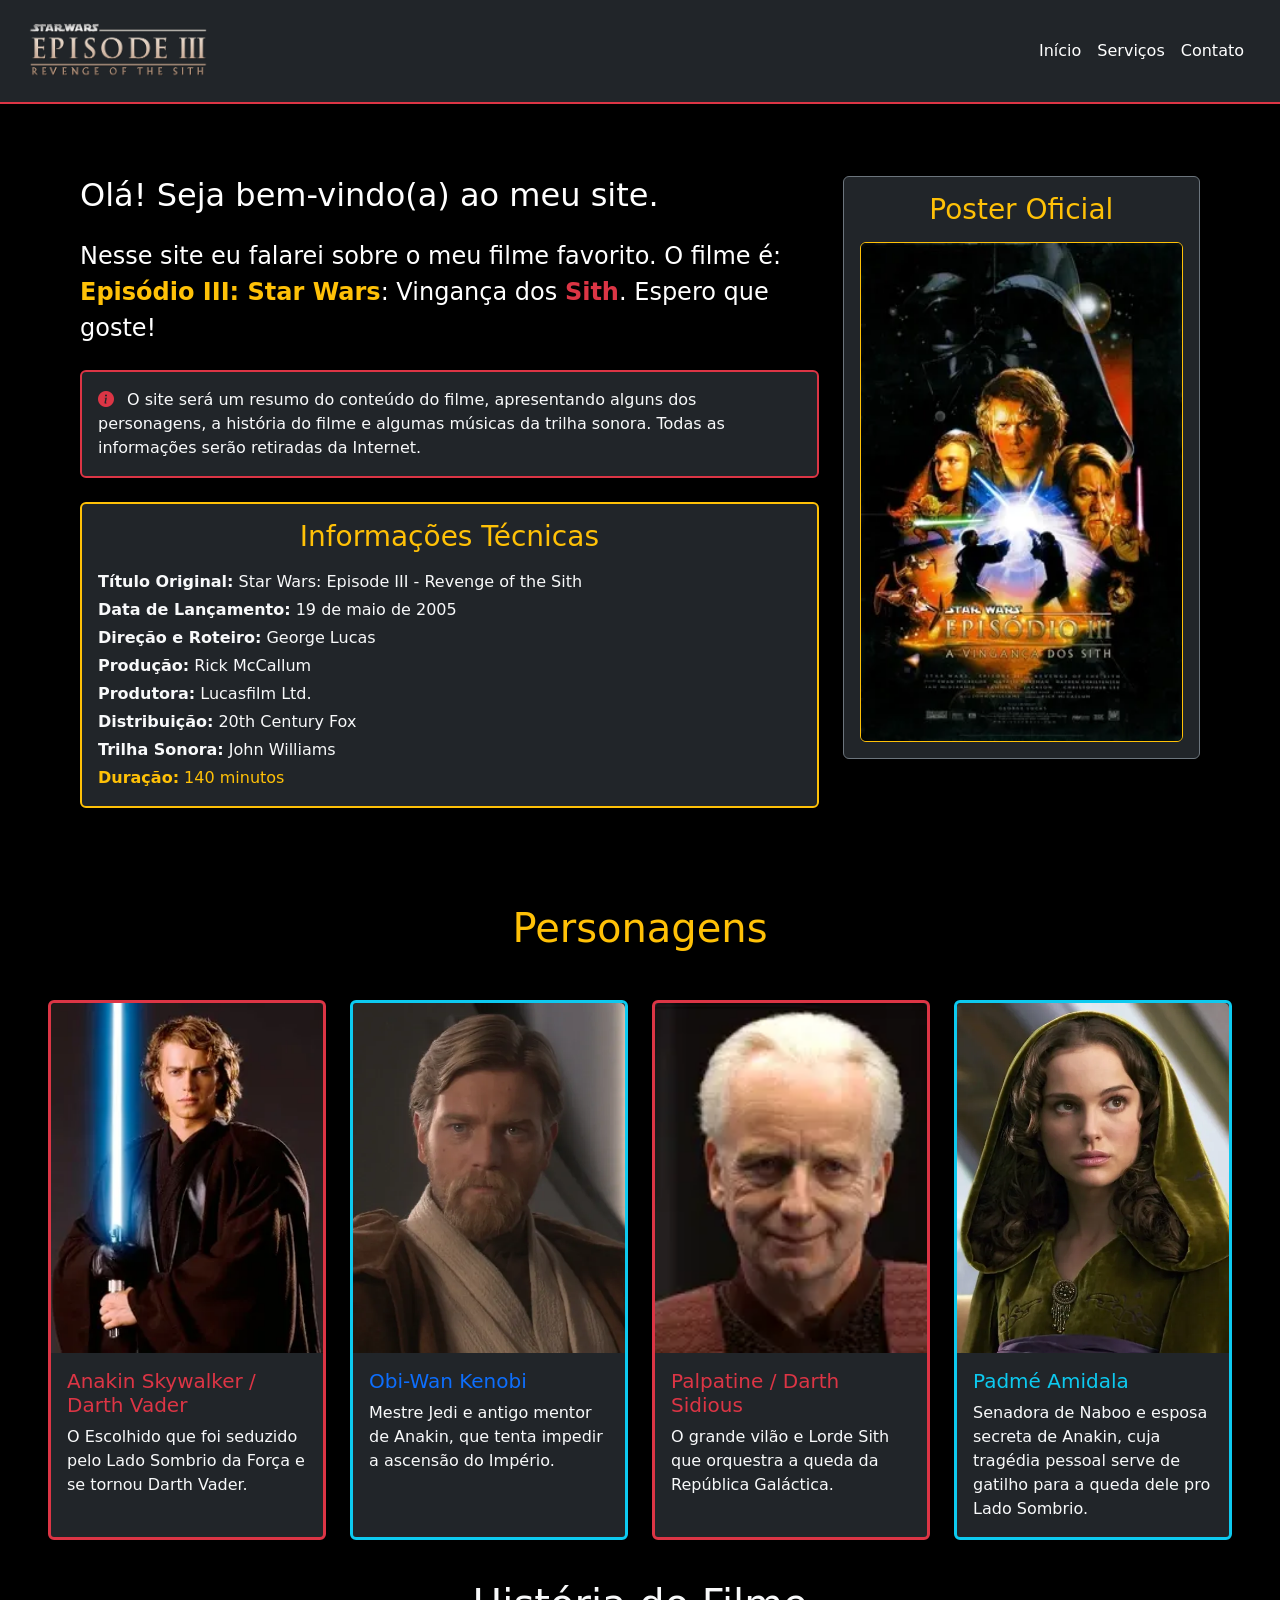
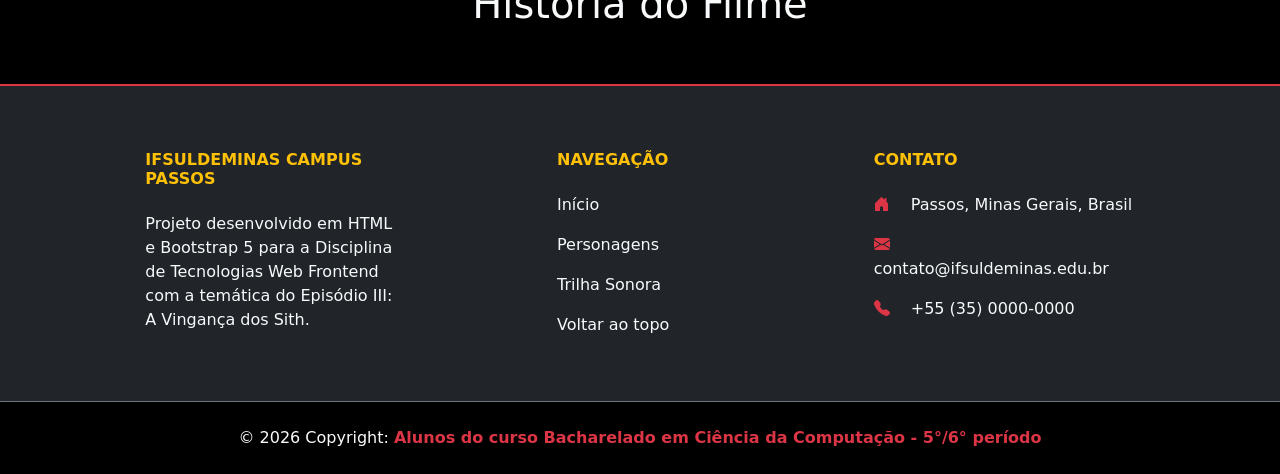
==== index.html @ acf6f88c "Personagens e formatacao de resposividade" ====
<!DOCTYPE html>
<html lang="pt-BR">

<head>
    <meta charset="UTF-8">
    <meta name="viewport" content="width=device-width, initial-scale=1.0">
    <link href="https://cdn.jsdelivr.net/npm/bootstrap@5.3.8/dist/css/bootstrap.min.css" rel="stylesheet"
        integrity="sha384-sRIl4kxILFvY47J16cr9ZwB07vP4J8+LH7qKQnuqkuIAvNWLzeN8tE5YBujZqJLB" crossorigin="anonymous">
    <link rel="stylesheet" href="https://cdn.jsdelivr.net/npm/bootstrap-icons@1.13.1/font/bootstrap-icons.min.css">
    <link rel="stylesheet" type="text/css" href="style.css">
    <title>Star Wars: Vingança dos Sith</title>
</head>

<body class="bg-black text-light">
    <header>
        <div class="row g-0">
            <div class="col-12">
                <nav class="navbar navbar-expand-md bg-dark border-bottom border-danger border-2 p-3"
                    data-bs-theme="dark">
                    <div class="container-fluid">

                        <img src="logo.png.webp" alt="Logo Star Wars" style="height: auto; width: 180px;">

                        <button class="navbar-toggler" type="button" data-bs-toggle="collapse" data-bs-target="#menu"
                            aria-controls="menu" aria-expanded="false" aria-label="Menu navegação">
                            <span class="bi bi-list text-danger fs-1"></span>
                        </button>

                        <div class="collapse navbar-collapse" id="menu">
                            <ul class="navbar-nav ms-auto flex-md-column flex-lg-row">
                                <li class="nav-item">
                                    <a class="nav-link active text-white" aria-current="page" href="#">Início</a>
                                </li>
                                <li class="nav-item">
                                    <a class="nav-link text-white" href="#">Serviços</a>
                                </li>
                                <li class="nav-item">
                                    <a class="nav-link text-white" href="#">Contato</a>
                                </li>
                            </ul>
                        </div>
                    </div>
                </nav>
            </div>
        </div>
    </header>
    <main>
        <div class="container-fluid mt-4">
            <div class="row m-2 p-3 p-md-5">

                <div class="col-12 col-md-6 col-lg-8 text-white mb-4">
                    <h2 class="text-white mb-4">Olá! Seja bem-vindo(a) ao meu site.</h2>
                    <p class="fs-4">
                        Nesse site eu falarei sobre o meu filme favorito. O filme é:
                        <strong class="text-warning">Episódio III: Star Wars</strong>:
                        Vingança dos <strong class="text-danger">Sith</strong>.
                        Espero que goste!
                    </p>

                    <div class="alert bg-dark border border-danger border-2 text-light mt-4 shadow">
                        <span class="text-danger bi bi-info-circle-fill me-2"></span>
                        O site será um resumo do conteúdo do filme, apresentando alguns dos personagens, a história do
                        filme
                        e algumas músicas da trilha sonora. Todas as informações serão retiradas da Internet.
                    </div>

                    <div class="alert bg-dark border border-warning border-2 text-light mt-4 shadow">
                        <h3 class="text-center text-warning mb-3">Informações Técnicas</h3>
                        <p class="mb-1"><strong>Título Original:</strong> Star Wars: Episode III - Revenge of the Sith
                        </p>
                        <p class="mb-1"><strong>Data de Lançamento:</strong> 19 de maio de 2005</p>
                        <p class="mb-1"><strong>Direção e Roteiro:</strong> George Lucas</p>
                        <p class="mb-1"><strong>Produção:</strong> Rick McCallum</p>
                        <p class="mb-1"><strong>Produtora:</strong> Lucasfilm Ltd.</p>
                        <p class="mb-1"><strong>Distribuição:</strong> 20th Century Fox</p>
                        <p class="mb-1"><strong>Trilha Sonora:</strong> John Williams</p>
                        <p class="mb-0 text-warning"><strong>Duração:</strong> 140 minutos</p>
                    </div>
                </div>

                <div class="col-12 col-md-6 col-lg-4">
                    <div class="bg-dark border border-secondary rounded text-center p-3 shadow-lg">
                        <h3 class="text-center text-warning mb-3">Poster Oficial</h3>
                        <img src="poster.webp" alt="Poster do Filme Star Wars: Vingança dos Sith"
                            class="img-fluid rounded border border-warning" style="height: 500px; width: auto;">
                    </div>
                </div>

            </div>
        </div>
        <div class="row g-4 px-4 px-md-5">
            <h1 class="col-12 text-center text-warning mb-4">Personagens</h1>

            <div class="col-12 col-md-6 col-lg-3">
                <div class="card bg-dark text-light border-3 border-danger h-100">

                    <div class="img-swap-container">
                        <img src="vader.webp" class="card-img-top img-padrao img-tras" alt="Darth Vader">
                        <img src="anakin.webp" class="card-img-top img-padrao img-frente" alt="Anakin Skywalker">
                    </div>

                    <div class="card-body d-flex flex-column">
                        <h5 class="card-title text-danger">Anakin Skywalker / Darth Vader</h5>
                        <p class="card-text">O Escolhido que foi seduzido pelo Lado Sombrio da Força e se tornou Darth
                            Vader.</p>
                    </div>
                </div>
            </div>

            <div class="col-12 col-md-6 col-lg-3">
                <div class="card bg-dark text-light border-3 border-info h-100">
                    <img src="obiwan.webp" class="card-img-top img-padrao" alt="Obi-Wan Kenobi">
                    <div class="card-body d-flex flex-column">
                        <h5 class="card-title text-primary">Obi-Wan Kenobi</h5>
                        <p class="card-text">Mestre Jedi e antigo mentor de Anakin, que tenta impedir a ascensão do
                            Império.</p>

                    </div>
                </div>
            </div>

            <div class="col-12 col-md-6 col-lg-3">
                <div class="card bg-dark text-light border-3 border-danger h-100">

                    <div class="img-swap-container">
                        <img src="sidious.webp" class="card-img-top img-padrao img-tras" alt="Darth Sidious">
                        <img src="palpatine.webp" class="card-img-top img-padrao img-frente" alt="Chanceler Palpatine">
                    </div>

                    <div class="card-body d-flex flex-column">
                        <h5 class="card-title text-danger">Palpatine / Darth Sidious</h5>
                        <p class="card-text">O grande vilão e Lorde Sith que orquestra a queda da República Galáctica.
                        </p>
                    </div>
                </div>
            </div>

            <div class="col-12 col-md-6 col-lg-3">
                <div class="card bg-dark text-light border-3 border-info h-100">
                    <img src="padme.webp" class="card-img-top img-padrao" alt="Padmé Amidala">
                    <div class="card-body d-flex flex-column">
                        <h5 class="card-title text-info">Padmé Amidala</h5>
                        <p class="card-text">Senadora de Naboo e esposa secreta de Anakin, cuja tragédia pessoal serve
                            de gatilho para a queda dele pro Lado Sombrio.</p>
                    </div>
                </div>
            </div>

        </div>

        <div class="row g-4 mt-3 px-4 px-md-5">
            <div class="col-12">
                <h1 class="text-center">História do Filme</h1>
            </div>

        </div>











        <footer class="text-center text-lg-start bg-black border-top border-danger border-2 mt-5">

            <section class="bg-dark text-light pt-5 pb-4">
                <div class="container text-center text-md-start">
                    <div class="row mt-3">

                        <div class="col-md-3 col-lg-4 col-xl-3 mx-auto mb-4">
                            <h6 class="text-uppercase fw-bold mb-4 text-warning">
                                IFSULDEMINAS Campus Passos
                            </h6>
                            <p class="text-light">
                                Projeto desenvolvido em HTML e Bootstrap 5 para a Disciplina de Tecnologias Web Frontend com a temática do Episódio III: A Vingança
                                dos Sith. 
                            </p>
                        </div>

                        

                        <div class="col-md-3 col-lg-2 col-xl-2 mx-auto mb-4">
                            <h6 class="text-uppercase fw-bold mb-4 text-warning">
                                Navegação
                            </h6>
                            <p>
                                <a href="#!" class="text-light text-decoration-none">Início</a>
                            </p>
                            <p>
                                <a href="#!" class="text-light text-decoration-none">Personagens</a>
                            </p>
                            <p>
                                <a href="#!" class="text-light text-decoration-none">Trilha Sonora</a>
                            </p>
                            <p>
                                <a href="#!" class="text-light text-decoration-none">Voltar ao topo</a>
                            </p>
                        </div>

                        <div class="col-md-4 col-lg-3 col-xl-3 mx-auto mb-md-0 mb-4">
                            <h6 class="text-uppercase fw-bold mb-4 text-warning">Contato</h6>
                            <p><i class="bi bi-house-door-fill text-danger me-3"></i> Passos, Minas Gerais, Brasil</p>
                            <p><i class="bi bi-envelope-fill text-danger me-3"></i> contato@ifsuldeminas.edu.br</p>
                            <p><i class="bi bi-telephone-fill text-danger me-3"></i> +55 (35) 0000-0000</p>
                        </div>
                    </div>
                </div>
            </section>

            <div class="text-center p-4 text-light bg-black border-top border-secondary">
                © 2026 Copyright:
                <span class="text-danger fw-bold">Alunos do curso Bacharelado em Ciência da Computação - 5°/6°
                    período</span>
            </div>
        </footer>
        <script src="https://cdn.jsdelivr.net/npm/bootstrap@5.3.8/dist/js/bootstrap.bundle.min.js"
            integrity="sha384-FKyoEForCGlyvwx9Hj09JcYn3nv7wiPVlz7YYwJrWVcXK/BmnVDxM+D2scQbITxI"
            crossorigin="anonymous"></script>
    </main>



</body>

</html>
---- style.css ----
.img-padrao {
    height: 350px;
    width: 100%;
    object-fit: cover;
    object-position: top;
    border-radius: calc(0.375rem - 1px) calc(0.375rem - 1px) 0 0;
}

.img-swap-container {
    position: relative;
}

.img-tras {
    position: absolute;
    top: 0;
    left: 0;
    z-index: 1;
}

.img-frente {
    position: relative;
    z-index: 2;
    transition: opacity 1s ease-in-out;
}

.img-swap-container:hover .img-frente {
    opacity: 0;
}
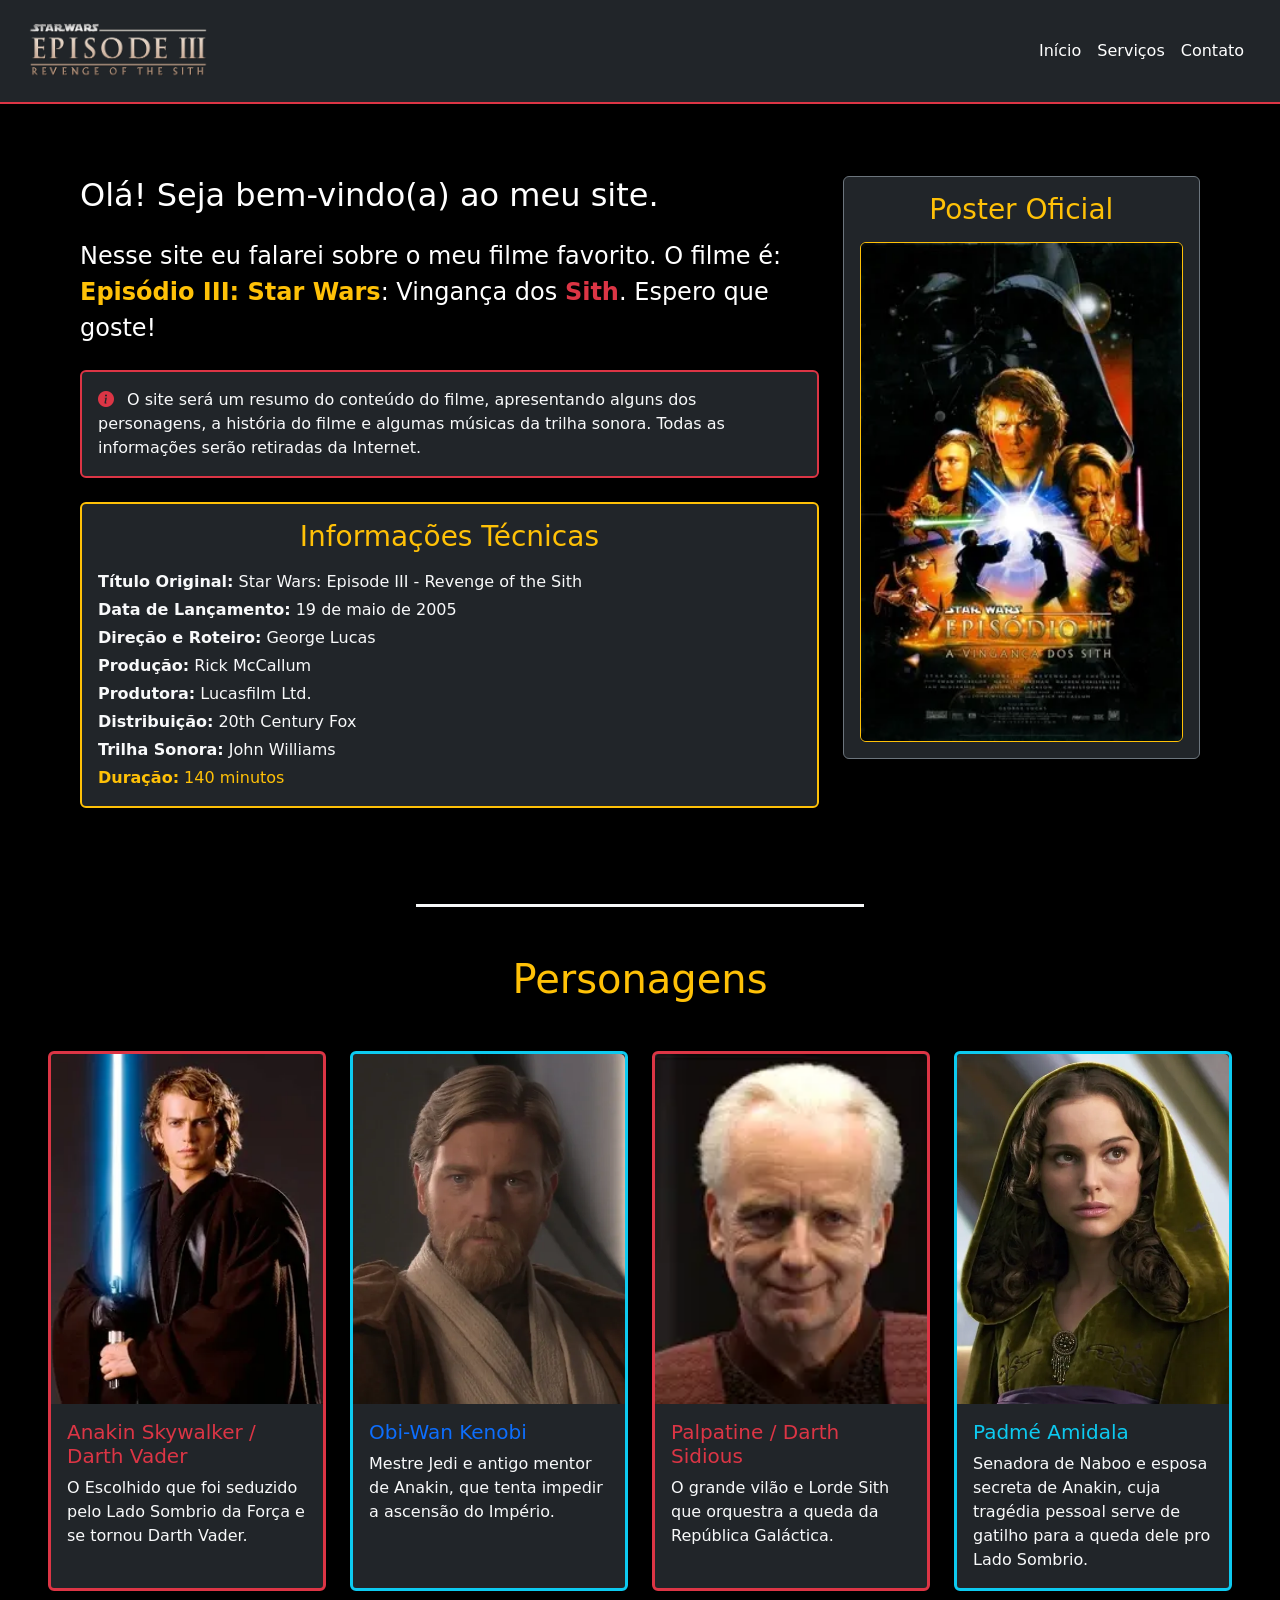
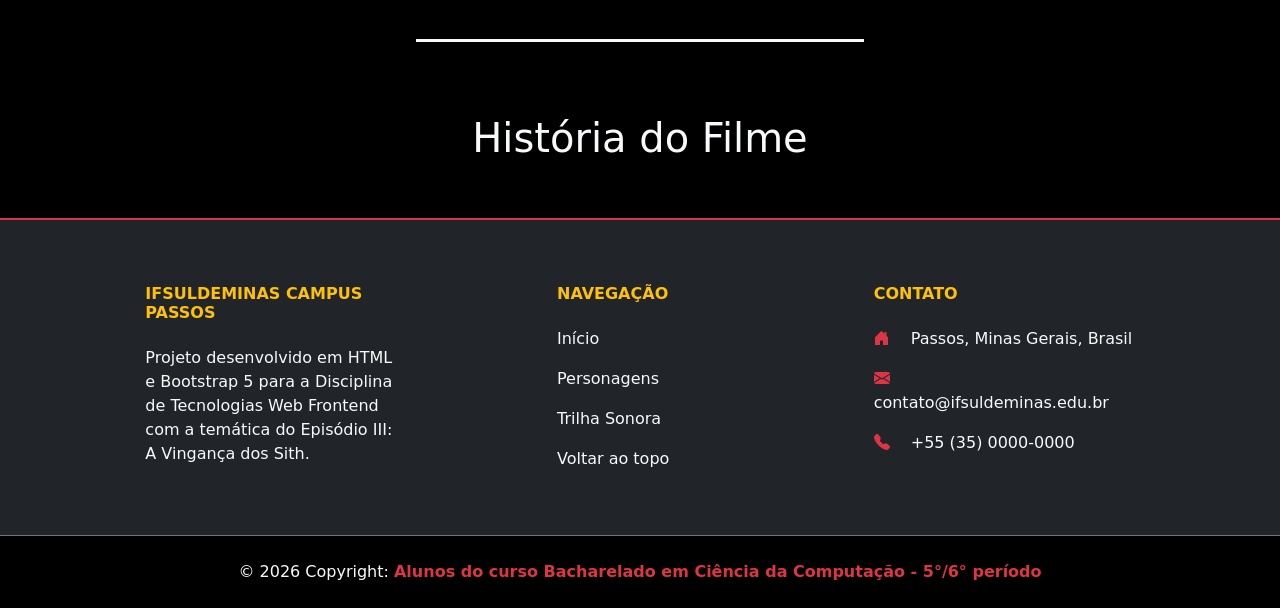
==== commit 388fe7a8: "Personagens e formatacao de resposividade" ====
--- a/index.html
+++ b/index.html
@@ -12,11 +12,10 @@
 </head>
 
 <body class="bg-black text-light">
-    <header>
+    <header class="sticky-top">
         <div class="row g-0">
             <div class="col-12">
-                <nav class="navbar navbar-expand-md bg-dark border-bottom border-danger border-2 p-3"
-                    data-bs-theme="dark">
+                <nav class="navbar navbar-expand-md bg-dark border-bottom border-danger border-2 p-3">
                     <div class="container-fluid">
 
                         <img src="logo.png.webp" alt="Logo Star Wars" style="height: auto; width: 180px;">
@@ -88,11 +87,14 @@
 
             </div>
         </div>
+
+        <hr class="border-light opacity-100 mx-auto border-3 mt-2 mb-5" style="width: 35%;">
+
         <div class="row g-4 px-4 px-md-5">
             <h1 class="col-12 text-center text-warning mb-4">Personagens</h1>
 
             <div class="col-12 col-md-6 col-lg-3">
-                <div class="card bg-dark text-light border-3 border-danger h-100">
+                <div class="card bg-dark text-light border-3 border-danger h-100 card-sith">
 
                     <div class="img-swap-container">
                         <img src="vader.webp" class="card-img-top img-padrao img-tras" alt="Darth Vader">
@@ -120,7 +122,7 @@
             </div>
 
             <div class="col-12 col-md-6 col-lg-3">
-                <div class="card bg-dark text-light border-3 border-danger h-100">
+                <div class="card bg-dark text-light border-3 border-danger h-100 ">
 
                     <div class="img-swap-container">
                         <img src="sidious.webp" class="card-img-top img-padrao img-tras" alt="Darth Sidious">
@@ -147,6 +149,8 @@
             </div>
 
         </div>
+
+        <hr class="border-light opacity-100 mx-auto border-3 my-5" style="width: 35%;">
 
         <div class="row g-4 mt-3 px-4 px-md-5">
             <div class="col-12">
@@ -176,12 +180,13 @@
                                 IFSULDEMINAS Campus Passos
                             </h6>
                             <p class="text-light">
-                                Projeto desenvolvido em HTML e Bootstrap 5 para a Disciplina de Tecnologias Web Frontend com a temática do Episódio III: A Vingança
-                                dos Sith. 
-                            </p>
-                        </div>
-
-                        
+                                Projeto desenvolvido em HTML e Bootstrap 5 para a Disciplina de Tecnologias Web Frontend
+                                com a temática do Episódio III: A Vingança
+                                dos Sith.
+                            </p>
+                        </div>
+
+
 
                         <div class="col-md-3 col-lg-2 col-xl-2 mx-auto mb-4">
                             <h6 class="text-uppercase fw-bold mb-4 text-warning">
--- a/style.css
+++ b/style.css
@@ -25,4 +25,13 @@
 
 .img-swap-container:hover .img-frente {
     opacity: 0;
+}
+
+.card-sith {
+    transition: border-color 0.3s ease, box-shadow 0.3s ease; 
+}
+
+.card-sith:hover {
+    border-color: #ffc107 !important; 
+    box-shadow: 0 0 20px rgba(255, 193, 7, 0.7); 
 }
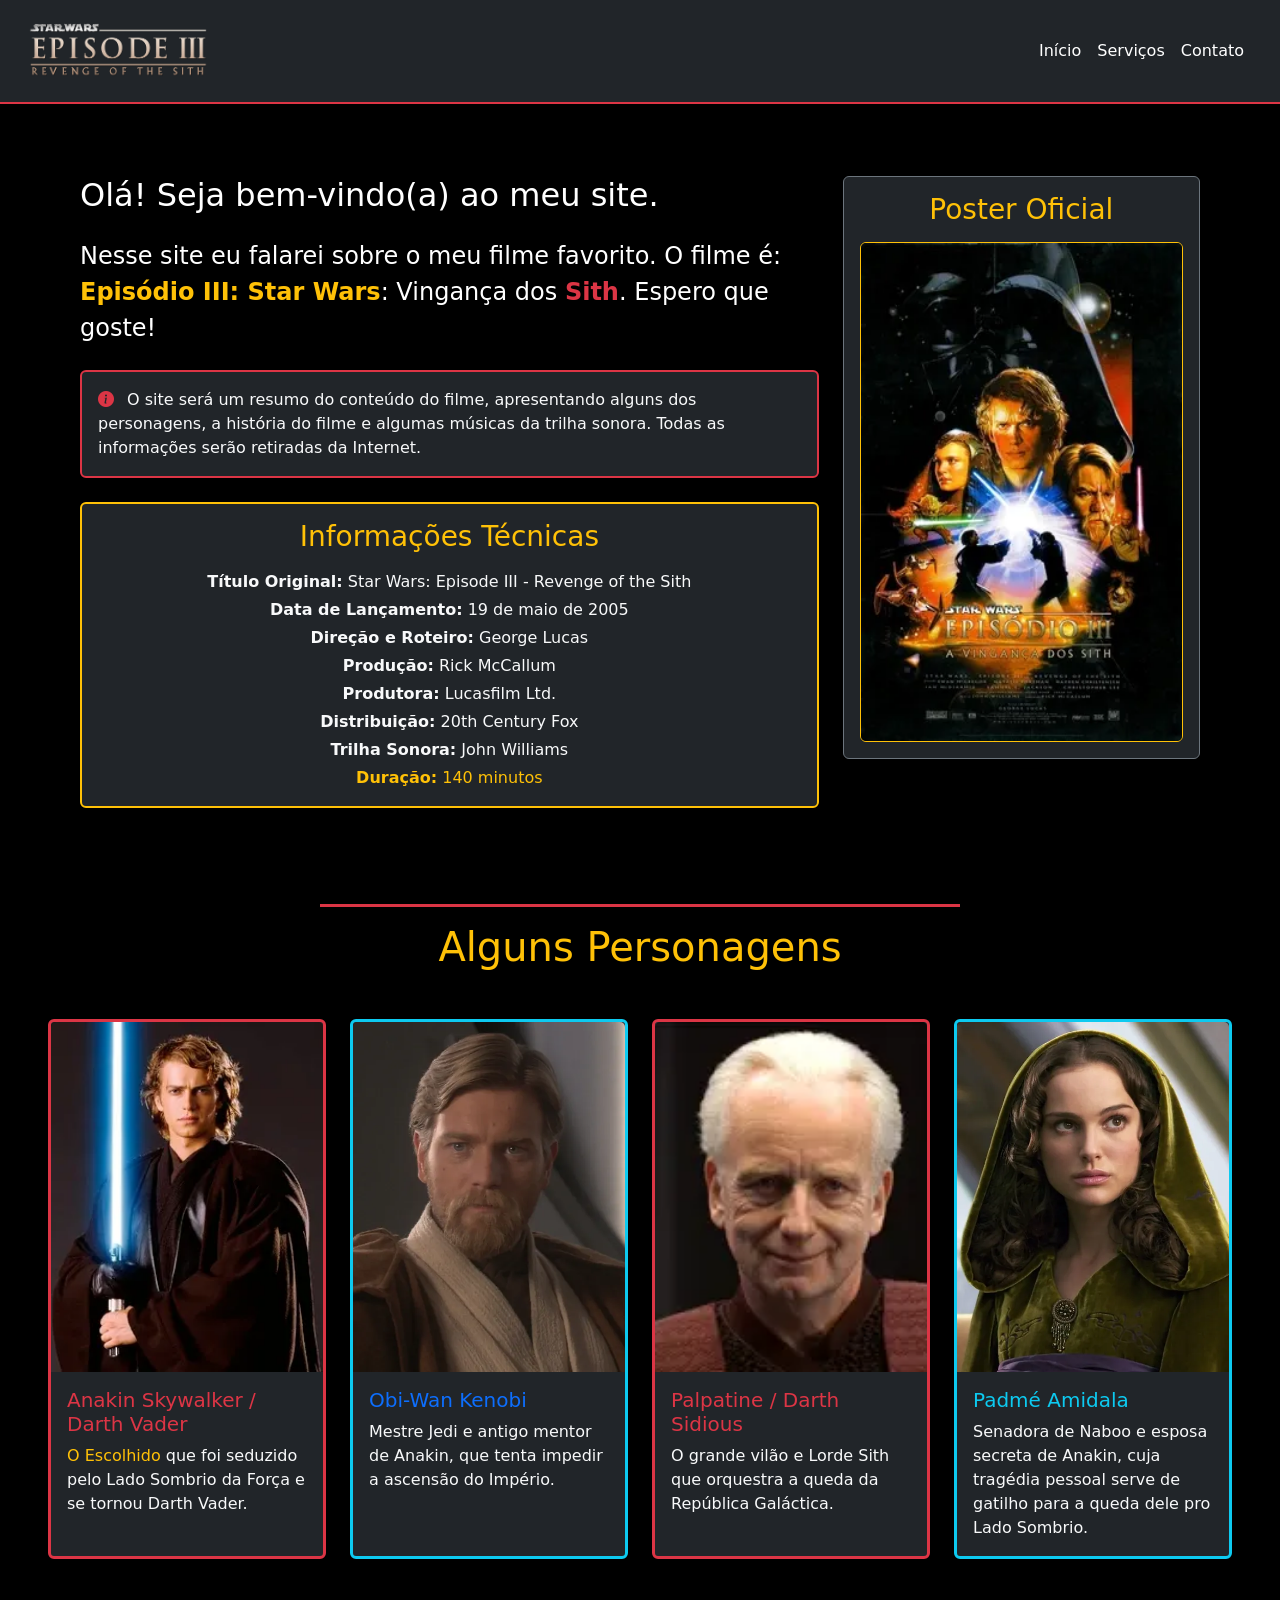
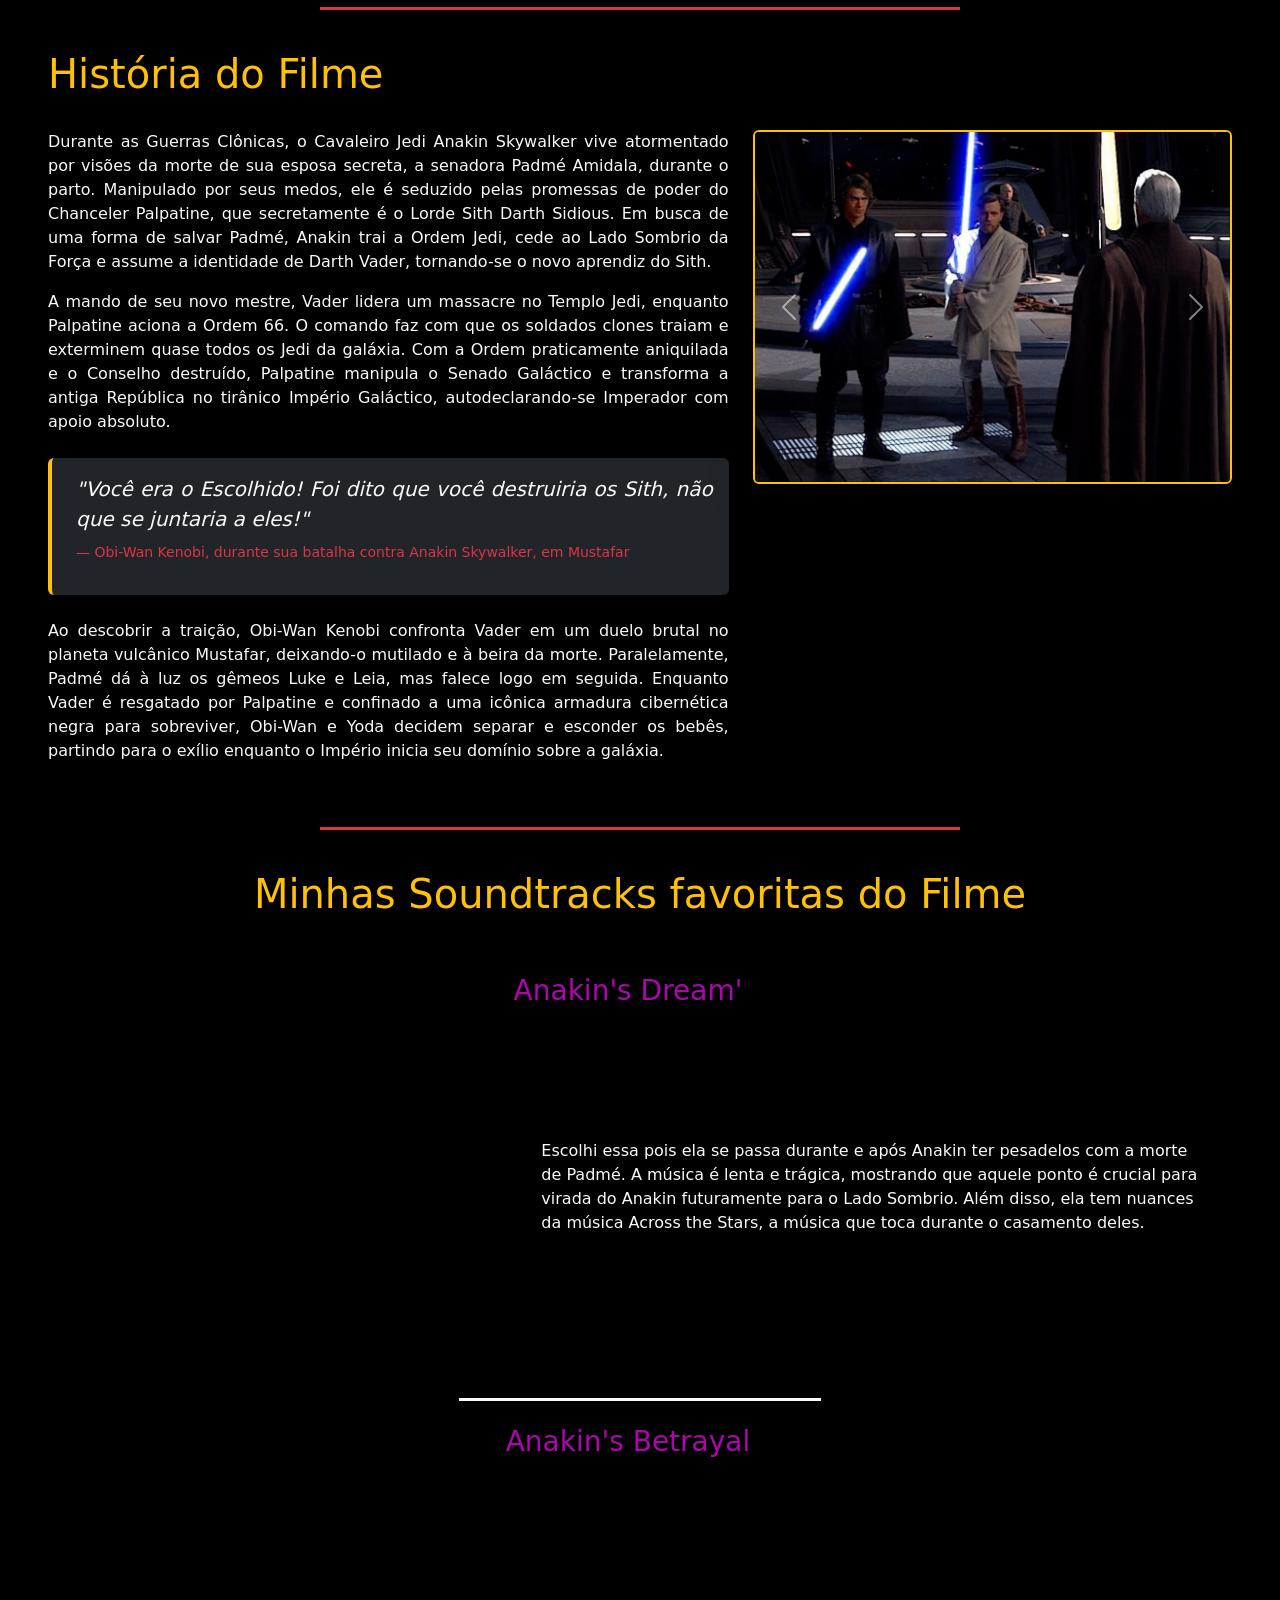
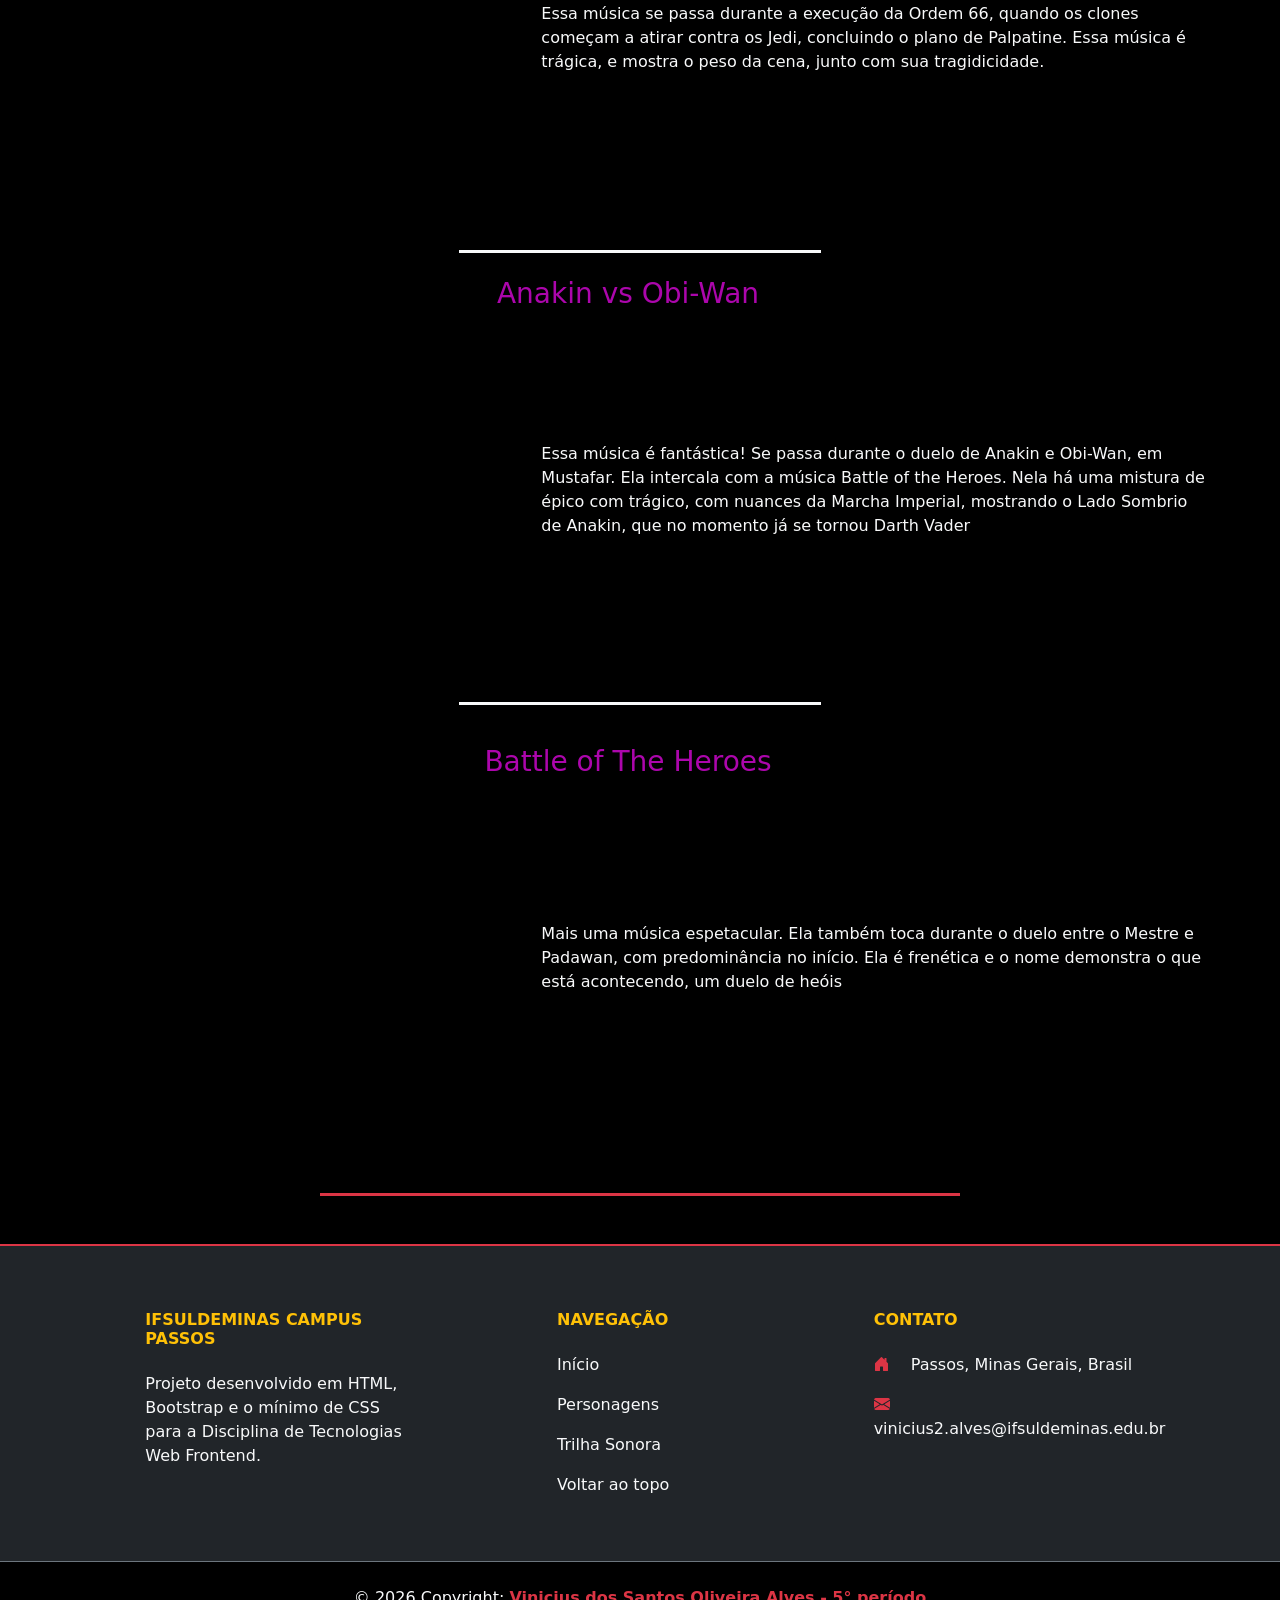
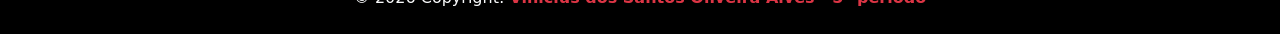
==== commit dce0f14e: "Seção Historia e soundtrack feitas" ====
--- a/index.html
+++ b/index.html
@@ -7,7 +7,7 @@
     <link href="https://cdn.jsdelivr.net/npm/bootstrap@5.3.8/dist/css/bootstrap.min.css" rel="stylesheet"
         integrity="sha384-sRIl4kxILFvY47J16cr9ZwB07vP4J8+LH7qKQnuqkuIAvNWLzeN8tE5YBujZqJLB" crossorigin="anonymous">
     <link rel="stylesheet" href="https://cdn.jsdelivr.net/npm/bootstrap-icons@1.13.1/font/bootstrap-icons.min.css">
-    <link rel="stylesheet" type="text/css" href="style.css">
+    <link rel="stylesheet" type="text/css" href="estilos/style.css">
     <title>Star Wars: Vingança dos Sith</title>
 </head>
 
@@ -18,7 +18,7 @@
                 <nav class="navbar navbar-expand-md bg-dark border-bottom border-danger border-2 p-3">
                     <div class="container-fluid">
 
-                        <img src="logo.png.webp" alt="Logo Star Wars" style="height: auto; width: 180px;">
+                        <img src="imagens/logo.png.webp" alt="Logo Star Wars" style="height: auto; width: 180px;">
 
                         <button class="navbar-toggler" type="button" data-bs-toggle="collapse" data-bs-target="#menu"
                             aria-controls="menu" aria-expanded="false" aria-label="Menu navegação">
@@ -64,54 +64,61 @@
                     </div>
 
                     <div class="alert bg-dark border border-warning border-2 text-light mt-4 shadow">
-                        <h3 class="text-center text-warning mb-3">Informações Técnicas</h3>
-                        <p class="mb-1"><strong>Título Original:</strong> Star Wars: Episode III - Revenge of the Sith
-                        </p>
-                        <p class="mb-1"><strong>Data de Lançamento:</strong> 19 de maio de 2005</p>
-                        <p class="mb-1"><strong>Direção e Roteiro:</strong> George Lucas</p>
-                        <p class="mb-1"><strong>Produção:</strong> Rick McCallum</p>
-                        <p class="mb-1"><strong>Produtora:</strong> Lucasfilm Ltd.</p>
-                        <p class="mb-1"><strong>Distribuição:</strong> 20th Century Fox</p>
-                        <p class="mb-1"><strong>Trilha Sonora:</strong> John Williams</p>
-                        <p class="mb-0 text-warning"><strong>Duração:</strong> 140 minutos</p>
-                    </div>
+                        <div class="text-center">
+                            <h3 class="text-center text-warning mb-3">Informações Técnicas</h3>
+                            <p class="mb-1"><strong>Título Original:</strong> Star Wars: Episode III - Revenge of the
+                                Sith
+                            </p>
+                            <p class="mb-1"><strong>Data de Lançamento:</strong> 19 de maio de 2005</p>
+                            <p class="mb-1"><strong>Direção e Roteiro:</strong> George Lucas</p>
+                            <p class="mb-1"><strong>Produção:</strong> Rick McCallum</p>
+                            <p class="mb-1"><strong>Produtora:</strong> Lucasfilm Ltd.</p>
+                            <p class="mb-1"><strong>Distribuição:</strong> 20th Century Fox</p>
+                            <p class="mb-1"><strong>Trilha Sonora:</strong> John Williams</p>
+                            <p class="mb-0 text-warning"><strong>Duração:</strong> 140 minutos</p>
+                        </div>
+                    </div>
+
                 </div>
 
                 <div class="col-12 col-md-6 col-lg-4">
-                    <div class="bg-dark border border-secondary rounded text-center p-3 shadow-lg">
+                    <div class="bg-dark border border-secondary rounded text-center p-3 shadow-lg card-sith">
                         <h3 class="text-center text-warning mb-3">Poster Oficial</h3>
-                        <img src="poster.webp" alt="Poster do Filme Star Wars: Vingança dos Sith"
+                        <img src="imagens/poster.webp" alt="Poster do Filme Star Wars: Vingança dos Sith"
                             class="img-fluid rounded border border-warning" style="height: 500px; width: auto;">
                     </div>
                 </div>
 
-            </div>
-        </div>
-
-        <hr class="border-light opacity-100 mx-auto border-3 mt-2 mb-5" style="width: 35%;">
+
+            </div>
+        </div>
+
+        <hr class="border-danger opacity-100 mx-auto border-3 mt-2" style="width: 50%;">
 
         <div class="row g-4 px-4 px-md-5">
-            <h1 class="col-12 text-center text-warning mb-4">Personagens</h1>
+            <h1 class="col-12 text-center text-warning mb-4">Alguns Personagens</h1>
 
             <div class="col-12 col-md-6 col-lg-3">
                 <div class="card bg-dark text-light border-3 border-danger h-100 card-sith">
 
                     <div class="img-swap-container">
-                        <img src="vader.webp" class="card-img-top img-padrao img-tras" alt="Darth Vader">
-                        <img src="anakin.webp" class="card-img-top img-padrao img-frente" alt="Anakin Skywalker">
+                        <img src="imagens/vader.webp" class="card-img-top img-padrao img-tras" alt="Darth Vader">
+                        <img src="imagens/anakin.webp" class="card-img-top img-padrao img-frente"
+                            alt="Anakin Skywalker">
                     </div>
 
                     <div class="card-body d-flex flex-column">
                         <h5 class="card-title text-danger">Anakin Skywalker / Darth Vader</h5>
-                        <p class="card-text">O Escolhido que foi seduzido pelo Lado Sombrio da Força e se tornou Darth
+                        <p class="card-text"><span class="text-warning">O Escolhido</span> que foi seduzido pelo Lado
+                            Sombrio da Força e se tornou Darth
                             Vader.</p>
                     </div>
                 </div>
             </div>
 
             <div class="col-12 col-md-6 col-lg-3">
-                <div class="card bg-dark text-light border-3 border-info h-100">
-                    <img src="obiwan.webp" class="card-img-top img-padrao" alt="Obi-Wan Kenobi">
+                <div class="card bg-dark text-light border-3 border-info h-100 card-sith">
+                    <img src="imagens/obiwan.webp" class="card-img-top img-padrao" alt="Obi-Wan Kenobi">
                     <div class="card-body d-flex flex-column">
                         <h5 class="card-title text-primary">Obi-Wan Kenobi</h5>
                         <p class="card-text">Mestre Jedi e antigo mentor de Anakin, que tenta impedir a ascensão do
@@ -122,11 +129,12 @@
             </div>
 
             <div class="col-12 col-md-6 col-lg-3">
-                <div class="card bg-dark text-light border-3 border-danger h-100 ">
+                <div class="card bg-dark text-light border-3 border-danger h-100 card-sith">
 
                     <div class="img-swap-container">
-                        <img src="sidious.webp" class="card-img-top img-padrao img-tras" alt="Darth Sidious">
-                        <img src="palpatine.webp" class="card-img-top img-padrao img-frente" alt="Chanceler Palpatine">
+                        <img src="imagens/sidious.webp" class="card-img-top img-padrao img-tras" alt="Darth Sidious">
+                        <img src="imagens/palpatine.webp" class="card-img-top img-padrao img-frente"
+                            alt="Chanceler Palpatine">
                     </div>
 
                     <div class="card-body d-flex flex-column">
@@ -138,8 +146,8 @@
             </div>
 
             <div class="col-12 col-md-6 col-lg-3">
-                <div class="card bg-dark text-light border-3 border-info h-100">
-                    <img src="padme.webp" class="card-img-top img-padrao" alt="Padmé Amidala">
+                <div class="card bg-dark text-light border-3 border-info h-100 card-sith">
+                    <img src="imagens/padme.webp" class="card-img-top img-padrao" alt="Padmé Amidala">
                     <div class="card-body d-flex flex-column">
                         <h5 class="card-title text-info">Padmé Amidala</h5>
                         <p class="card-text">Senadora de Naboo e esposa secreta de Anakin, cuja tragédia pessoal serve
@@ -150,85 +158,254 @@
 
         </div>
 
-        <hr class="border-light opacity-100 mx-auto border-3 my-5" style="width: 35%;">
+        <hr class="border-danger opacity-100 mx-auto border-3 mt-5 mb-3" style="width: 50%;">
 
         <div class="row g-4 mt-3 px-4 px-md-5">
             <div class="col-12">
-                <h1 class="text-center">História do Filme</h1>
-            </div>
-
-        </div>
-
-
-
-
-
-
-
-
-
-
-
-        <footer class="text-center text-lg-start bg-black border-top border-danger border-2 mt-5">
-
-            <section class="bg-dark text-light pt-5 pb-4">
-                <div class="container text-center text-md-start">
-                    <div class="row mt-3">
-
-                        <div class="col-md-3 col-lg-4 col-xl-3 mx-auto mb-4">
-                            <h6 class="text-uppercase fw-bold mb-4 text-warning">
-                                IFSULDEMINAS Campus Passos
-                            </h6>
-                            <p class="text-light">
-                                Projeto desenvolvido em HTML e Bootstrap 5 para a Disciplina de Tecnologias Web Frontend
-                                com a temática do Episódio III: A Vingança
-                                dos Sith.
-                            </p>
-                        </div>
-
-
-
-                        <div class="col-md-3 col-lg-2 col-xl-2 mx-auto mb-4">
-                            <h6 class="text-uppercase fw-bold mb-4 text-warning">
-                                Navegação
-                            </h6>
-                            <p>
-                                <a href="#!" class="text-light text-decoration-none">Início</a>
-                            </p>
-                            <p>
-                                <a href="#!" class="text-light text-decoration-none">Personagens</a>
-                            </p>
-                            <p>
-                                <a href="#!" class="text-light text-decoration-none">Trilha Sonora</a>
-                            </p>
-                            <p>
-                                <a href="#!" class="text-light text-decoration-none">Voltar ao topo</a>
-                            </p>
-                        </div>
-
-                        <div class="col-md-4 col-lg-3 col-xl-3 mx-auto mb-md-0 mb-4">
-                            <h6 class="text-uppercase fw-bold mb-4 text-warning">Contato</h6>
-                            <p><i class="bi bi-house-door-fill text-danger me-3"></i> Passos, Minas Gerais, Brasil</p>
-                            <p><i class="bi bi-envelope-fill text-danger me-3"></i> contato@ifsuldeminas.edu.br</p>
-                            <p><i class="bi bi-telephone-fill text-danger me-3"></i> +55 (35) 0000-0000</p>
-                        </div>
-                    </div>
-                </div>
-            </section>
-
-            <div class="text-center p-4 text-light bg-black border-top border-secondary">
-                © 2026 Copyright:
-                <span class="text-danger fw-bold">Alunos do curso Bacharelado em Ciência da Computação - 5°/6°
-                    período</span>
-            </div>
-        </footer>
-        <script src="https://cdn.jsdelivr.net/npm/bootstrap@5.3.8/dist/js/bootstrap.bundle.min.js"
-            integrity="sha384-FKyoEForCGlyvwx9Hj09JcYn3nv7wiPVlz7YYwJrWVcXK/BmnVDxM+D2scQbITxI"
-            crossorigin="anonymous"></script>
+                <h1 class="text-warning">História do Filme</h1>
+            </div>
+
+            <div class="col-12 col-lg-7 text-light" style="text-align: justify;">
+                <p>
+                    Durante as Guerras Clônicas, o Cavaleiro Jedi Anakin Skywalker vive atormentado por visões da morte
+                    de sua esposa secreta, a senadora Padmé Amidala, durante o parto. Manipulado por seus medos, ele é
+                    seduzido pelas promessas de poder do Chanceler Palpatine, que secretamente é o Lorde Sith Darth
+                    Sidious. Em busca de uma forma de salvar Padmé, Anakin trai a Ordem Jedi, cede ao Lado Sombrio da
+                    Força e assume a identidade de Darth Vader, tornando-se o novo aprendiz do Sith.
+                </p>
+
+                <p>
+                    A mando de seu novo mestre, Vader lidera um massacre no Templo Jedi, enquanto Palpatine aciona a
+                    Ordem 66. O comando faz com que os soldados clones traiam e exterminem quase todos os Jedi da
+                    galáxia. Com a Ordem praticamente aniquilada e o Conselho destruído, Palpatine manipula o Senado
+                    Galáctico e transforma a antiga República no tirânico Império Galáctico, autodeclarando-se Imperador
+                    com apoio absoluto.
+                </p>
+
+                <blockquote class="border-start border-warning border-4 ps-4 my-4 bg-dark p-3 rounded shadow">
+                    <p class="mb-2 fst-italic fs-5">"Você era o Escolhido! Foi dito que você destruiria os Sith, não que
+                        se
+                        juntaria a eles!"</p>
+                    <footer class="blockquote-footer text-danger mt-1">Obi-Wan Kenobi, durante sua batalha contra Anakin
+                        Skywalker, em Mustafar</footer>
+                </blockquote>
+
+                <p>
+                    Ao descobrir a traição, Obi-Wan Kenobi confronta Vader em um duelo brutal no planeta vulcânico
+                    Mustafar, deixando-o mutilado e à beira da morte. Paralelamente, Padmé dá à luz os gêmeos Luke e
+                    Leia, mas falece logo em seguida. Enquanto Vader é resgatado por Palpatine e confinado a uma icônica
+                    armadura cibernética negra para sobreviver, Obi-Wan e Yoda decidem separar e esconder os bebês,
+                    partindo para o exílio enquanto o Império inicia seu domínio sobre a galáxia.
+                </p>
+            </div>
+
+            <div class="col-12 col-lg-5">
+                <div id="carouselExampleAutoplaying" class="carousel slide" data-bs-ride="carousel">
+                    <div class="carousel-inner rounded shadow-lg border border-warning border-2 overflow-hidden">
+
+                        <div class="carousel-item active">
+                            <img src="imagens/resgate.jpg" class="d-block w-100"
+                                style="height: 350px; object-fit: cover;" alt="Cena 1 - Resgate">
+                        </div>
+
+                        <div class="carousel-item">
+                            <img src="imagens/cantlivewithout.jpg" class="d-block w-100"
+                                style="height: 350px; object-fit: cover;" alt="Cena 2 - I can't live without her">
+                        </div>
+
+                        <div class="carousel-item">
+                            <img src="imagens/shallbeknownasdarthvader.jpg" class="d-block w-100"
+                                style="height: 350px; object-fit: cover;" alt="Cena 3 - Darth Vader">
+                        </div>
+
+                        <div class="carousel-item">
+                            <img src="imagens/younglings.jpg" class="d-block w-100"
+                                style="height: 350px; object-fit: cover;" alt="Cena 4 - Younglings">
+                        </div>
+
+                        <div class="carousel-item">
+                            <img src="imagens/todemocracy.jpg" class="d-block w-100"
+                                style="height: 350px; object-fit: cover;" alt="Cena 5 - To Democracy">
+                        </div>
+
+                        <div class="carousel-item">
+                            <img src="imagens/dueloftheheroes.png" class="d-block w-100"
+                                style="height: 350px; object-fit: cover;" alt="Cena 6 - Duel of the Heroes">
+                        </div>
+
+                        <div class="carousel-item">
+                            <img src="imagens/ihateyou.png" class="d-block w-100 rounded" alt="Cena 7 - I HATE YOU!"
+                                style="height: 350px; object-fit: cover;">
+                        </div>
+                        <div class="carousel-item">
+                            <img src="imagens/nooo.jpeg" class="d-block w-100" style="height: 350px; object-fit: cover;"
+                                alt="Cena 8 - Noooo">
+                        </div>
+
+                    </div>
+
+                    <button class="carousel-control-prev" type="button" data-bs-target="#carouselExampleAutoplaying"
+                        data-bs-slide="prev">
+                        <span class="carousel-control-prev-icon" aria-hidden="true"></span>
+                        <span class="visually-hidden">Previous</span>
+                    </button>
+                    <button class="carousel-control-next" type="button" data-bs-target="#carouselExampleAutoplaying"
+                        data-bs-slide="next">
+                        <span class="carousel-control-next-icon" aria-hidden="true"></span>
+                        <span class="visually-hidden">Next</span>
+                    </button>
+                </div>
+            </div>
+        </div>
+
+        <hr class="border-danger opacity-100 mx-auto border-3 mt-5 mb-3" style="width: 50%;">
+
+        <div class="row g-4 mt-3 px-4 px-md-5">
+
+            <div class="col-12">
+                <h1 class="text-center text-warning mb-5">Minhas Soundtracks favoritas do Filme</h1>
+            </div>
+
+
+
+            <div class="row align-items-center mt-2">
+                <h3 class="text-center" style="color: rgb(172, 6, 172);">Anakin's Dream'</h3>
+                <div class="col-12 col-md-5">
+                    <iframe data-testid="embed-iframe" style="border-radius:12px;"
+                        src="https://open.spotify.com/embed/track/11Tv6Yw69y3xVwNNe08R78?utm_source=generator&theme=0"
+                        width="100%" height="352" frameBorder="0" allowfullscreen=""
+                        allow="autoplay; clipboard-write; encrypted-media; fullscreen; picture-in-picture"
+                        loading="lazy"></iframe>
+                </div>
+                <div class="col-12 col-md-7">
+
+                    <p>Escolhi essa pois ela se passa durante e após Anakin ter pesadelos com a morte de Padmé. A música
+                        é lenta e trágica, mostrando que aquele ponto é crucial para virada do Anakin futuramente para o
+                        Lado Sombrio. Além disso, ela tem nuances da música Across the Stars, a música que toca durante
+                        o casamento deles.</p>
+                </div>
+            </div>
+            <hr class="border-light opacity-100 mx-auto border-3" style="width: 30%;">
+            <div class="row align-items-center mt-2">
+                <h3 class="text-center" style="color: rgb(172, 6, 172);">Anakin's Betrayal</h3>
+
+                <div class="col-12 col-md-5">
+                    <iframe data-testid="embed-iframe" style="border-radius:12px"
+                        src="https://open.spotify.com/embed/track/4sLtmtKMmA5iCIa90tWhSe?utm_source=generator&theme=0"
+                        width="100%" height="352" frameBorder="0" allowfullscreen=""
+                        allow="autoplay; clipboard-write; encrypted-media; fullscreen; picture-in-picture"
+                        loading="lazy"></iframe>
+                </div>
+
+                <div class="col-12 col-md-7">
+                    <p>Essa música se passa durante a execução da Ordem 66, quando os clones começam a atirar contra os
+                        Jedi, concluindo o plano de Palpatine. Essa música é trágica, e mostra o peso da cena, junto com
+                        sua tragidicidade.</p>
+                </div>
+
+            </div>
+
+            <hr class="border-light opacity-100 mx-auto border-3" style="width: 30%;">
+
+            <div class="row align-items-center mt-2">
+                <h3 class="text-center" style="color: rgb(172, 6, 172);">Anakin vs Obi-Wan</h3>
+                <div class="col-12 col-md-5">
+                    <iframe data-testid="embed-iframe" style="border-radius:12px"
+                        src="https://open.spotify.com/embed/track/3fzL0RuACZtv5cQ6R78Sjq?utm_source=generator&theme=0"
+                        width="100%" height="352" frameBorder="0" allowfullscreen=""
+                        allow="autoplay; clipboard-write; encrypted-media; fullscreen; picture-in-picture"
+                        loading="lazy"></iframe>
+                </div>
+                <div class="col-12 col-md-7">
+                    <p>Essa música é fantástica! Se passa durante o duelo de Anakin e Obi-Wan, em Mustafar. Ela
+                        intercala com a música Battle of the Heroes. Nela há uma mistura de épico com trágico, com
+                        nuances da Marcha Imperial, mostrando o Lado Sombrio de Anakin, que no momento já se tornou
+                        Darth Vader</p>
+                </div>
+
+
+            </div>
+
+            <hr class="border-light opacity-100 mx-auto border-3" style="width: 30%;">
+
+            <div class="row align-items-center mt-4">
+                <h3 class="text-center" style="color: rgb(172, 6, 172);">Battle of The Heroes</h3>
+                <div class="col-12 col-md-5">
+                    <iframe data-testid="embed-iframe" style="border-radius:12px"
+                        src="https://open.spotify.com/embed/track/1u3nu8fNWFua6mQjw4ReEt?utm_source=generator&theme=0"
+                        width="100%" height="352" frameBorder="0" allowfullscreen=""
+                        allow="autoplay; clipboard-write; encrypted-media; fullscreen; picture-in-picture"
+                        loading="lazy"></iframe>
+                </div>
+
+                <div class="col-12 col-md-7">
+                    <p>Mais uma música espetacular. Ela também toca durante o duelo entre o Mestre e Padawan, com
+                        predominância no início. Ela é frenética e o nome demonstra o que está acontecendo, um duelo de
+                        heóis</p>
+                </div>
+            </div>
+
+
+        </div>
+        <hr class="border-danger opacity-100 mx-auto border-3 mt-5 mb-3" style="width: 50%;">
     </main>
-
-
-
+    <footer class="text-center text-lg-start bg-black border-top border-danger border-2 mt-5">
+
+        <section class="bg-dark text-light pt-5 pb-4">
+            <div class="container text-center text-md-start">
+                <div class="row mt-3">
+
+                    <div class="col-md-3 col-lg-4 col-xl-3 mx-auto mb-4">
+                        <h6 class="text-uppercase fw-bold mb-4 text-warning">
+                            IFSULDEMINAS Campus Passos
+                        </h6>
+                        <p class="text-light">
+                            Projeto desenvolvido em HTML, Bootstrap e o mínimo de CSS para a Disciplina de
+                            Tecnologias Web Frontend.
+
+                        </p>
+                    </div>
+
+
+
+                    <div class="col-md-3 col-lg-2 col-xl-2 mx-auto mb-4">
+                        <h6 class="text-uppercase fw-bold mb-4 text-warning">
+                            Navegação
+                        </h6>
+                        <p>
+                            <a href="#!" class="text-light text-decoration-none">Início</a>
+                        </p>
+                        <p>
+                            <a href="#!" class="text-light text-decoration-none">Personagens</a>
+                        </p>
+                        <p>
+                            <a href="#!" class="text-light text-decoration-none">Trilha Sonora</a>
+                        </p>
+                        <p>
+                            <a href="#!" class="text-light text-decoration-none">Voltar ao topo</a>
+                        </p>
+                    </div>
+
+                    <div class="col-md-4 col-lg-3 col-xl-3 mx-auto mb-md-0 mb-4">
+                        <h6 class="text-uppercase fw-bold mb-4 text-warning">Contato</h6>
+                        <p><i class="bi bi-house-door-fill text-danger me-3"></i> Passos, Minas Gerais, Brasil</p>
+                        <p><i class="bi bi-envelope-fill text-danger me-3"></i> vinicius2.alves@ifsuldeminas.edu.br
+                        </p>
+                    </div>
+                </div>
+            </div>
+        </section>
+
+        <div class="text-center p-4 text-light bg-black border-top border-secondary">
+            © 2026 Copyright:
+            <span class="text-danger fw-bold">Vinicius dos Santos Oliveira Alves - 5°
+                período</span>
+        </div>
+    </footer>
+
+    <script src="https://cdn.jsdelivr.net/npm/bootstrap@5.3.8/dist/js/bootstrap.bundle.min.js"
+        integrity="sha384-FKyoEForCGlyvwx9Hj09JcYn3nv7wiPVlz7YYwJrWVcXK/BmnVDxM+D2scQbITxI"
+        crossorigin="anonymous"></script>
 </body>
 
 </html>
--- a/estilos/style.css
+++ b/estilos/style.css
@@ -0,0 +1,37 @@
+.img-padrao {
+    height: 350px;
+    width: 100%;
+    object-fit: cover;
+    object-position: top;
+    border-radius: calc(0.375rem - 1px) calc(0.375rem - 1px) 0 0;
+}
+
+.img-swap-container {
+    position: relative;
+}
+
+.img-tras {
+    position: absolute;
+    top: 0;
+    left: 0;
+    z-index: 1;
+}
+
+.img-frente {
+    position: relative;
+    z-index: 2;
+    transition: opacity 1s ease-in-out;
+}
+
+.img-swap-container:hover .img-frente {
+    opacity: 0;
+}
+
+.card-sith {
+    transition: border-color 0.3s ease, box-shadow 0.3s ease; 
+}
+
+.card-sith:hover {
+    border-color: #ffc107 !important; 
+    box-shadow: 0 0 20px rgba(255, 193, 7, 0.7); 
+}
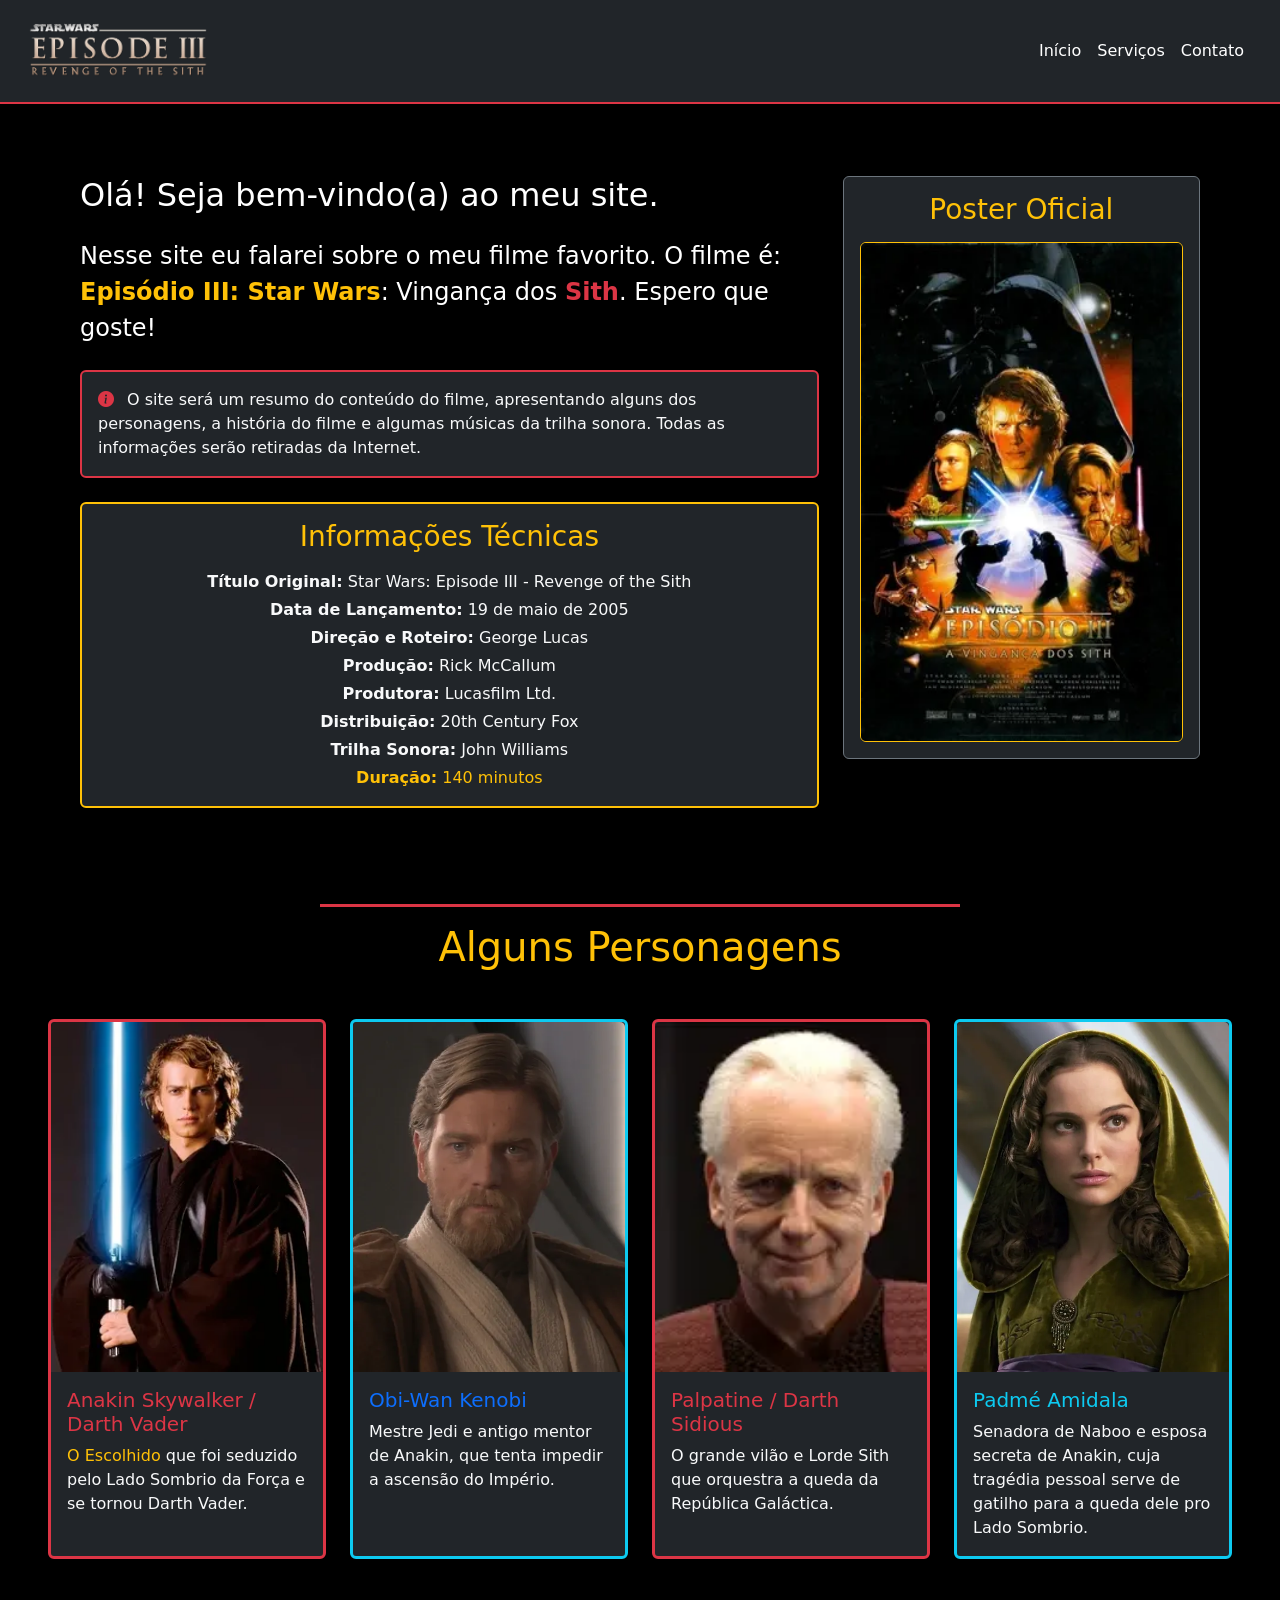
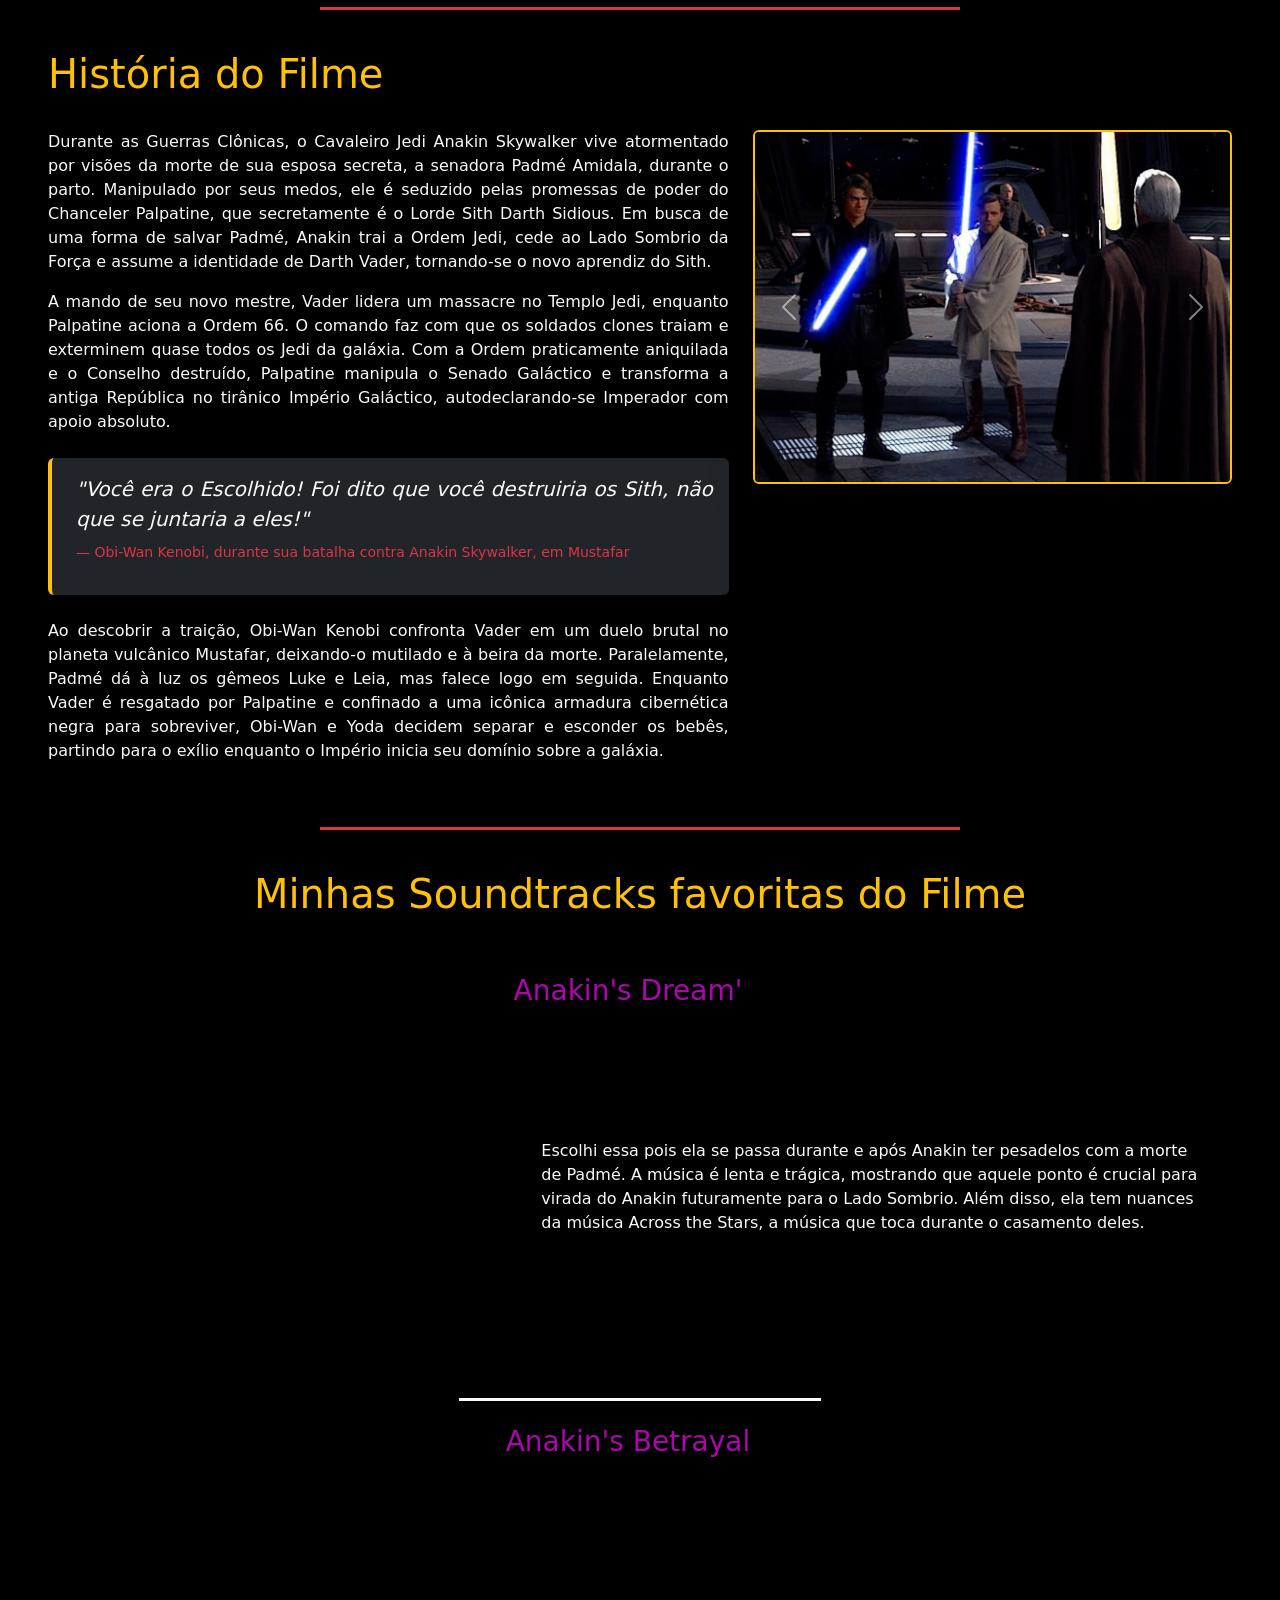
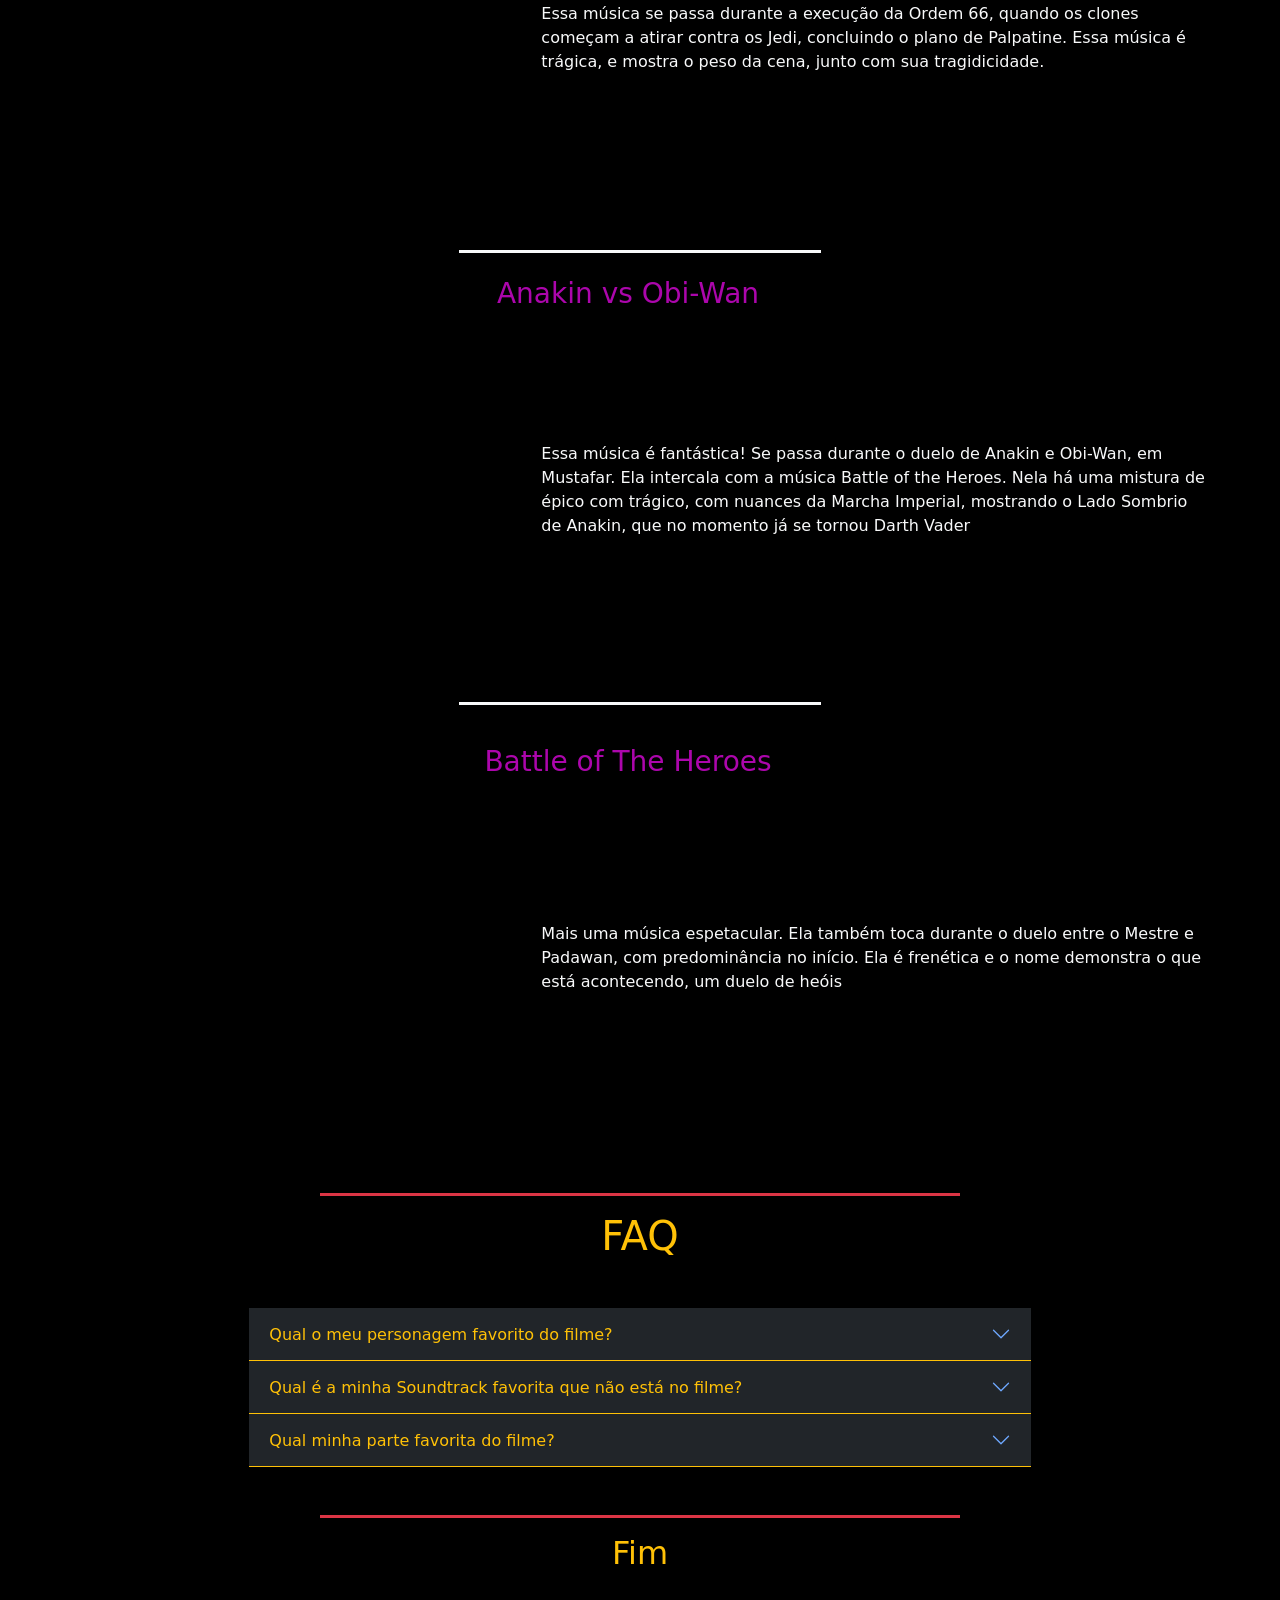
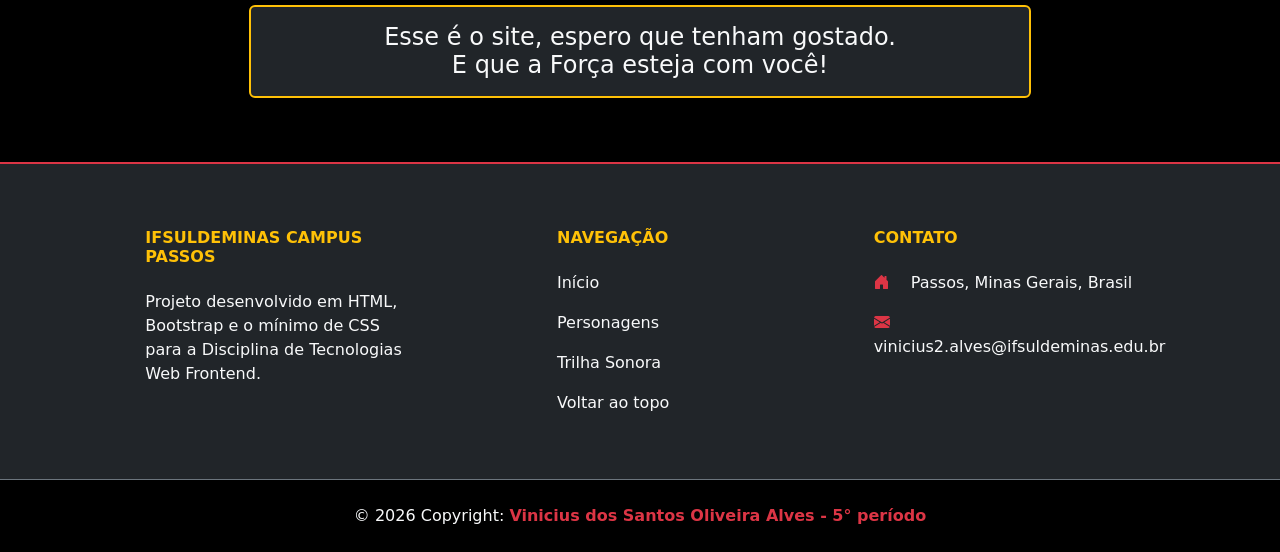
==== commit c98ed98a: "fim" ====
--- a/index.html
+++ b/index.html
@@ -348,7 +348,130 @@
 
         </div>
         <hr class="border-danger opacity-100 mx-auto border-3 mt-5 mb-3" style="width: 50%;">
+
+        <div class="row px-4 px-md-5 mb-5">
+            <div class="col-12">
+                <h1 class="text-center text-warning mb-5">FAQ</h1>
+            </div>
+
+            <div class="col-12 col-lg-8 mx-auto">
+
+                <div class="accordion accordion-flush" id="accordionFlushExample" data-bs-theme="dark">
+
+                    <div class="accordion-item bg-dark border-bottom border-warning">
+                        <h2 class="accordion-header">
+                            <button class="accordion-button collapsed text-warning bg-dark" type="button"
+                                data-bs-toggle="collapse" data-bs-target="#flush-collapseOne" aria-expanded="false"
+                                aria-controls="flush-collapseOne">
+                                Qual o meu personagem favorito do filme?
+                            </button>
+                        </h2>
+                        <div id="flush-collapseOne" class="accordion-collapse collapse"
+                            data-bs-parent="#accordionFlushExample">
+                            <div class="accordion-body text-light">
+                                O meu personagem favorito do filme é Obi-Wan Kenobi.
+                                <br><br>
+
+                                <button type="button" class="btn btn-outline-warning btn-sm" data-bs-toggle="modal"
+                                    data-bs-target="#exampleModal">
+                                    More info
+                                </button>
+
+                                <!-- Modal -->
+                                <div class="modal fade" id="exampleModal" tabindex="-1"
+                                    aria-labelledby="exampleModalLabel" aria-hidden="true">
+                                    <div class="modal-dialog">
+                                        <div class="modal-content bg-dark text-light border border-warning">
+                                            <div class="modal-header border-warning">
+                                                <h1 class="modal-title fs-5 text-warning" id="exampleModalLabel">Menções
+                                                    honrosas de
+                                                    outros personagens favoritos que não estão no filme:</h1>
+                                                <button type="button" class="btn-close" data-bs-dismiss="modal"
+                                                    aria-label="Close"></button>
+                                            </div>
+                                            <div class="modal-body">
+                                                <ul>
+                                                    <li>Ahsoka Tano</li>
+                                                    <li>Clone CT-9904 (Crosshair)</li>
+                                                    <li>Clone CT-9902 (Tech)</li>
+                                                    <li>Darth Maul</li>
+                                                    <li>Qui-Gon Jin</li>
+                                                </ul>
+                                            </div>
+                                        </div>
+                                    </div>
+                                </div>
+                            </div>
+                        </div>
+                    </div>
+
+                    <div class="accordion-item bg-dark border-bottom border-warning">
+                        <h2 class="accordion-header">
+                            <button class="accordion-button collapsed text-warning bg-dark" type="button"
+                                data-bs-toggle="collapse" data-bs-target="#flush-collapseTwo" aria-expanded="false"
+                                aria-controls="flush-collapseTwo">
+                                Qual é a minha Soundtrack favorita que não está no filme?
+                            </button>
+                        </h2>
+                        <div id="flush-collapseTwo" class="accordion-collapse collapse"
+                            data-bs-parent="#accordionFlushExample">
+                            <div class="accordion-body text-light">A minha favorita é a Across the Stars, presente no
+                                Episódio II:
+                                Ataque dos Clones
+                                <br>
+                                <iframe data-testid="embed-iframe" style="border-radius:12px"
+                                    src="https://open.spotify.com/embed/track/3rUMH7i22tlkymhDPOmXUv?utm_source=generator&theme=0"
+                                    width="100%" height="152" frameBorder="0" allowfullscreen=""
+                                    allow="autoplay; clipboard-write; encrypted-media; fullscreen; picture-in-picture"
+                                    loading="lazy"></iframe>
+                            </div>
+                        </div>
+                    </div>
+
+                    <div class="accordion-item bg-dark border-bottom border-warning">
+                        <h2 class="accordion-header">
+                            <button class="accordion-button collapsed text-warning bg-dark" type="button"
+                                data-bs-toggle="collapse" data-bs-target="#flush-collapseThree" aria-expanded="false"
+                                aria-controls="flush-collapseThree">
+                                Qual minha parte favorita do filme?
+                            </button>
+                        </h2>
+                        <div id="flush-collapseThree" class="accordion-collapse collapse"
+                            data-bs-parent="#accordionFlushExample">
+                            <div class="accordion-body text-light">O duelo de Anakin e Obi-wan em Mustafar. A
+                                coreografia foi insana e
+                                frenética, e uma curiosidade é que teve que ser diminuída a velocidade no pós produção
+                                pois
+                                os atores estavam rápidos demais.</div>
+                        </div>
+                    </div>
+
+                </div>
+            </div>
+        </div>
     </main>
+
+    <hr class="border-danger opacity-100 mx-auto border-3 mt-5 mb-3" style="width: 50%;">
+
+
+
+    <div class="row px-4 px-md-5 mb-5">
+
+        <div class="col-12 text-center mb-4">
+            <h2 class="text-warning">Fim</h2>
+        </div>
+        <div class="col-12 col-md-10 col-lg-8 mx-auto">
+            <div class="alert bg-dark border border-warning border-2 text-light shadow text-center" role="alert">
+                <h3 class="mb-0 fs-4">Esse é o site, espero que tenham gostado.<br> E que a Força esteja com você!</h3>
+            </div>
+        </div>
+
+    </div>
+    </div>
+
+
+
+
     <footer class="text-center text-lg-start bg-black border-top border-danger border-2 mt-5">
 
         <section class="bg-dark text-light pt-5 pb-4">
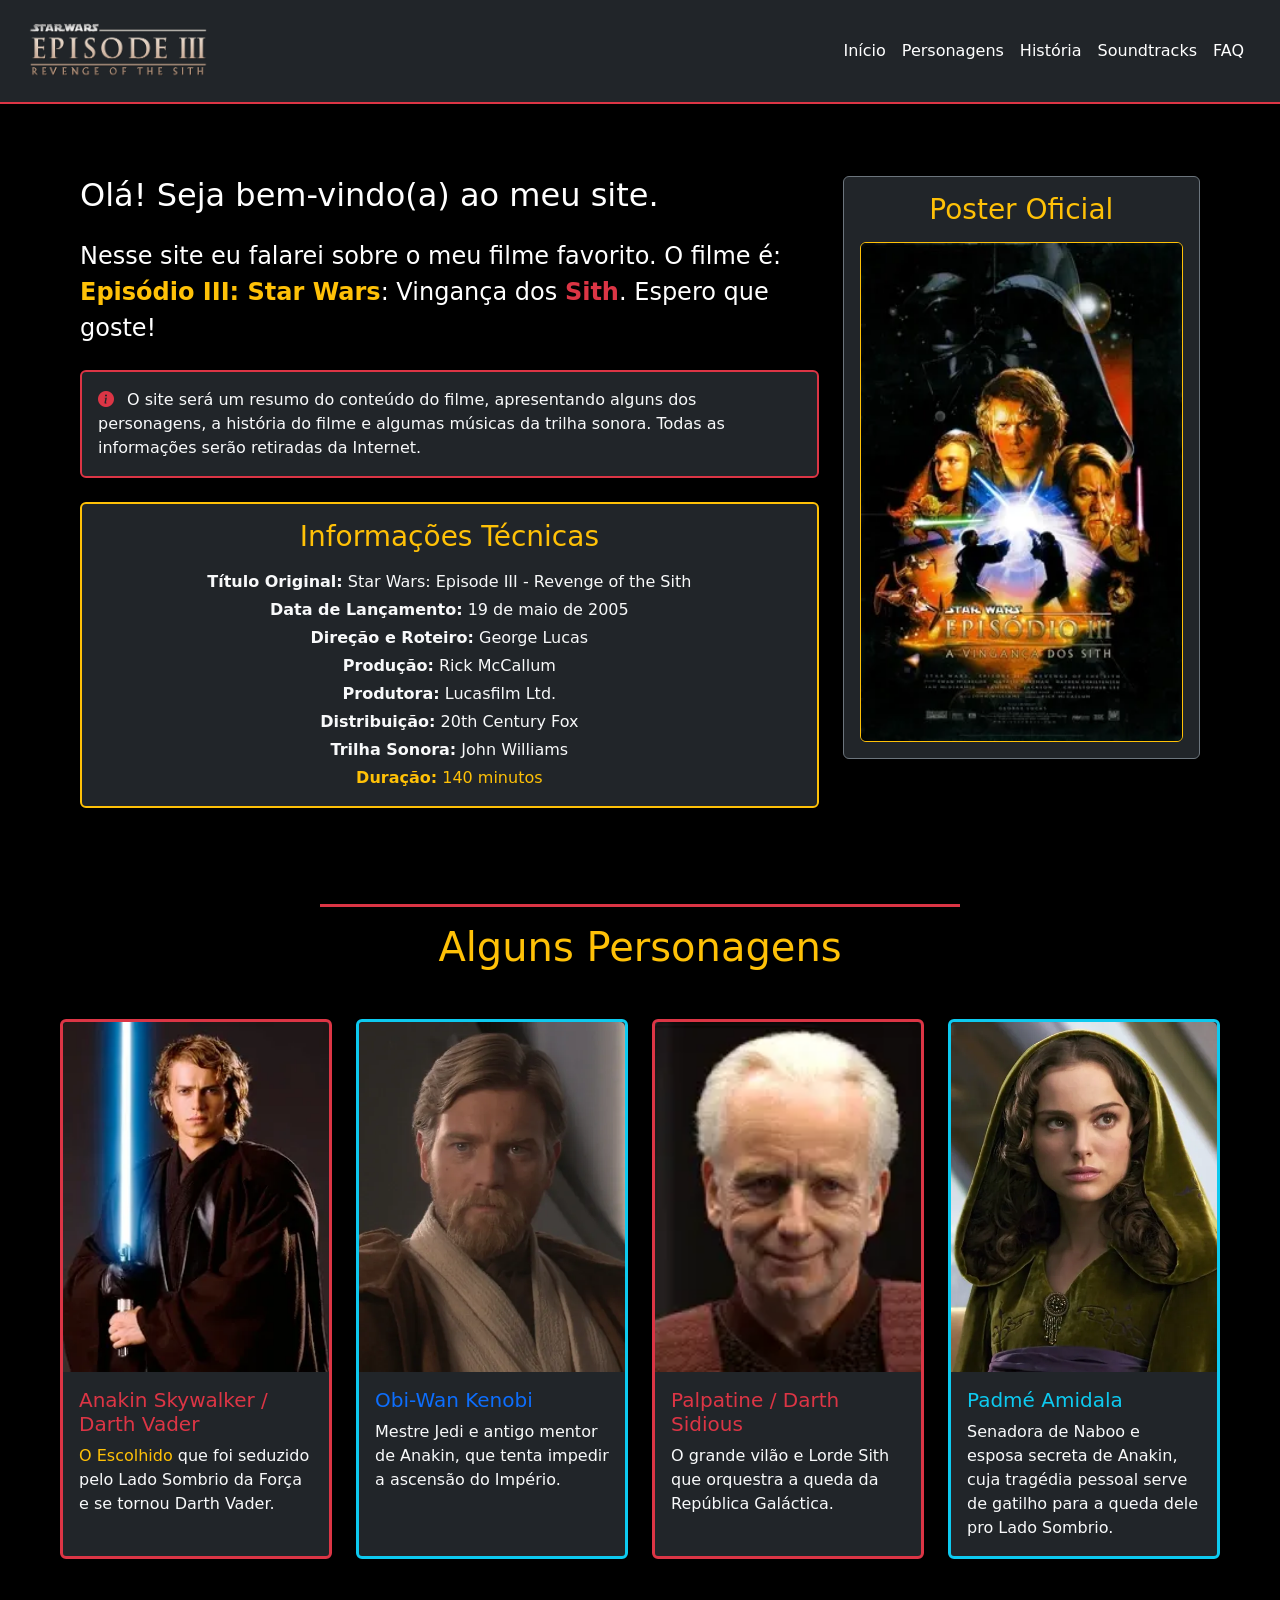
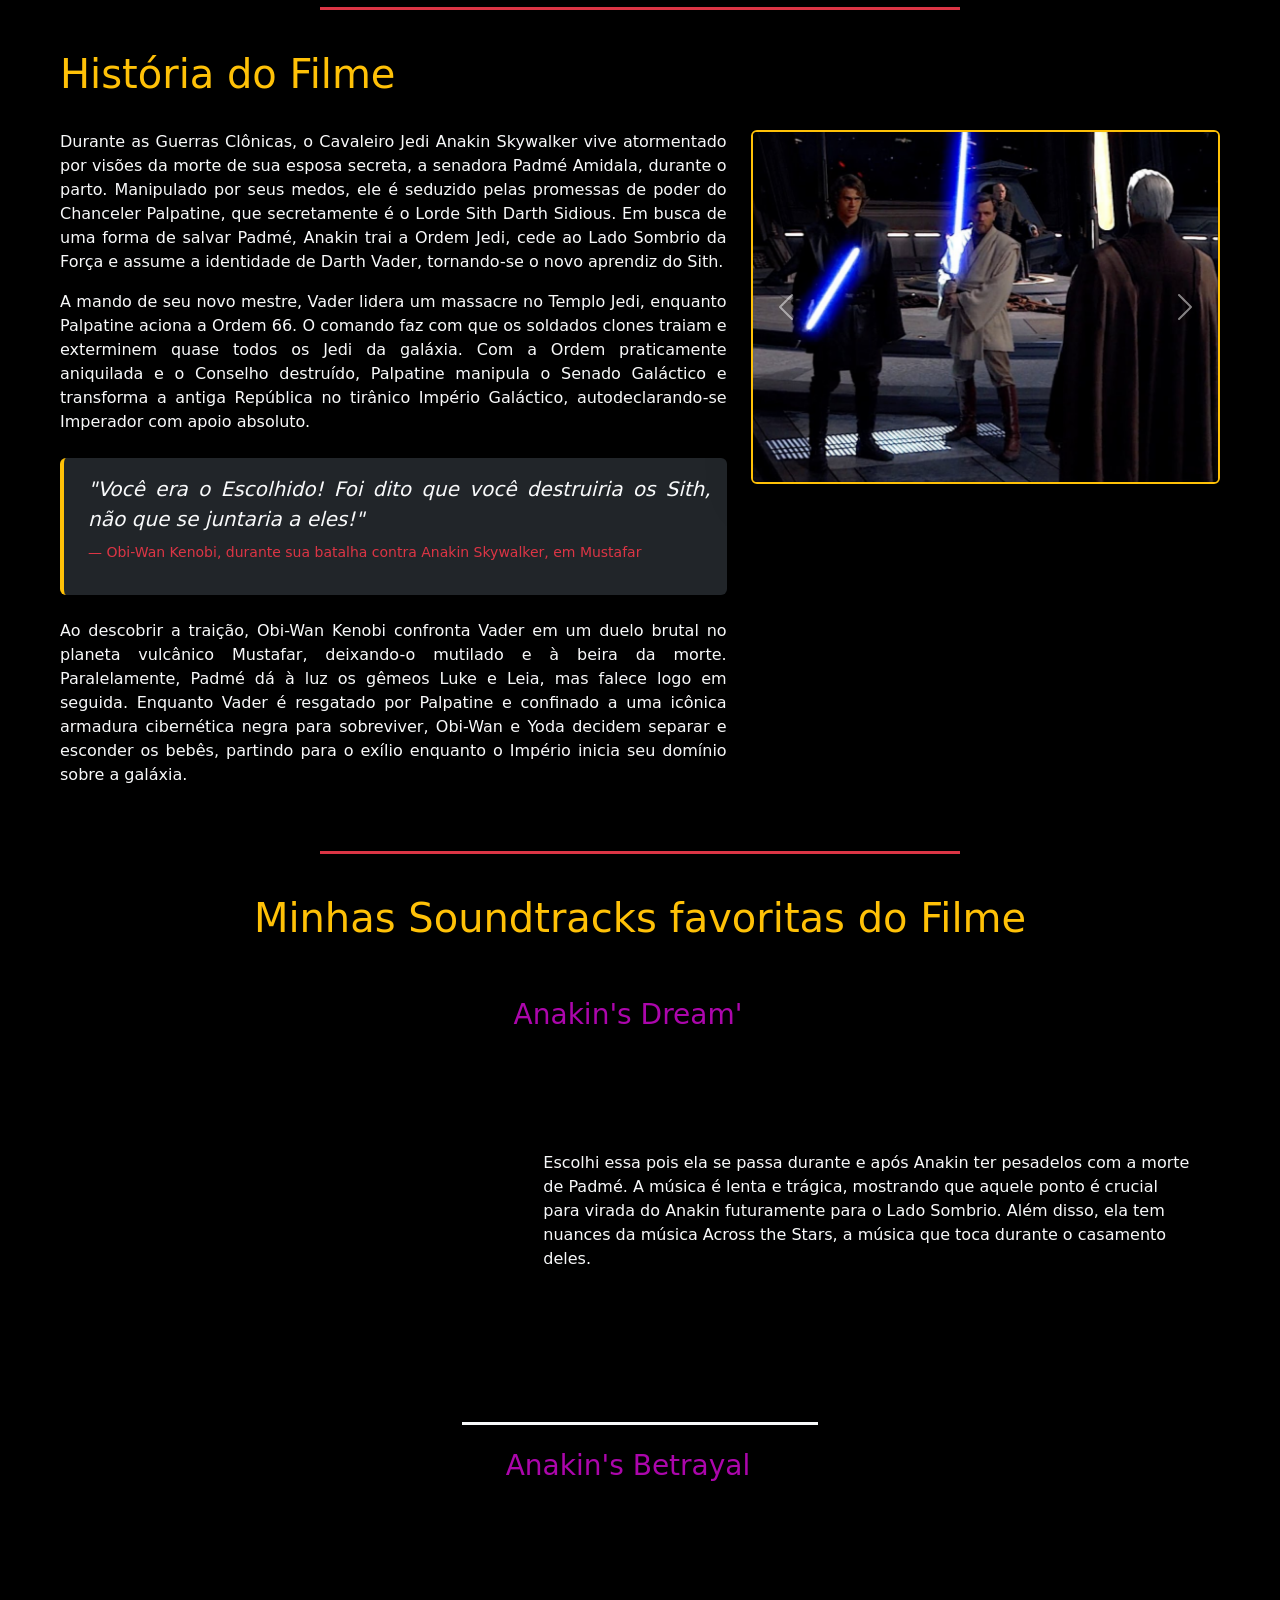
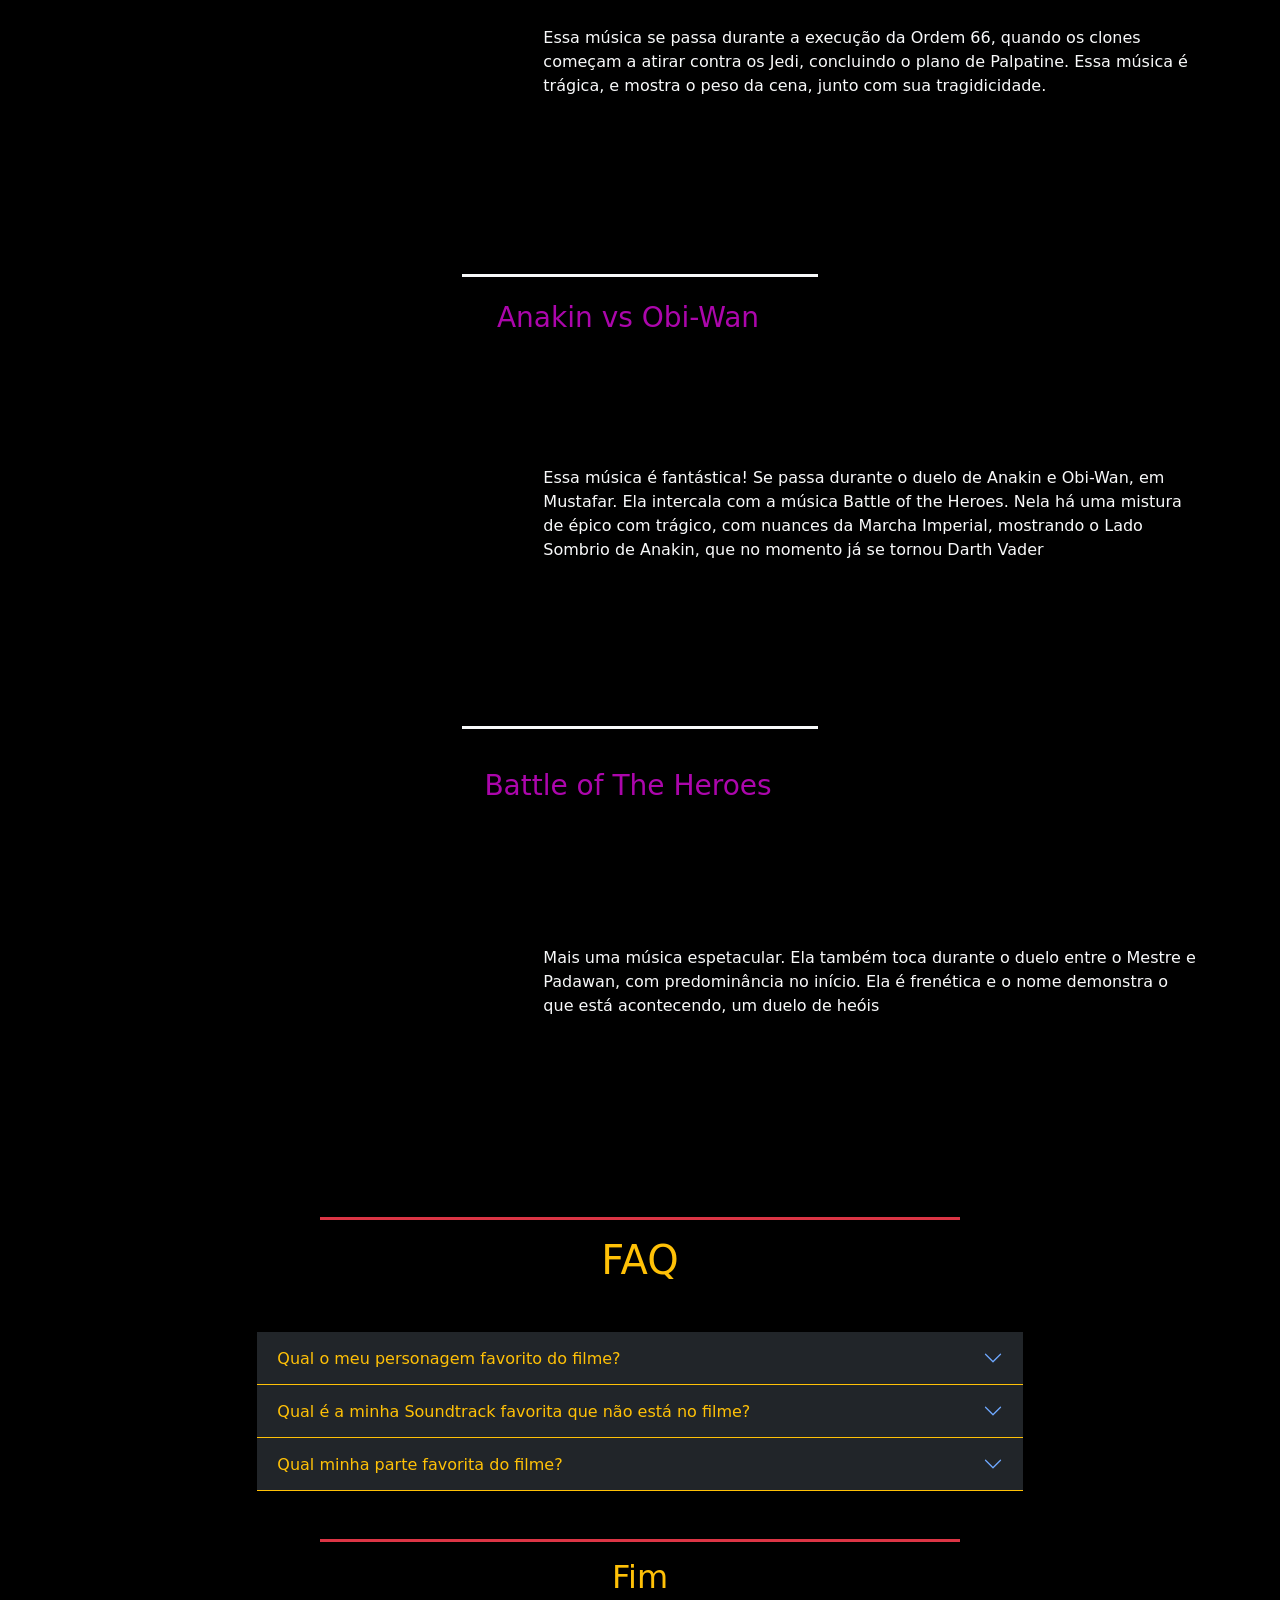
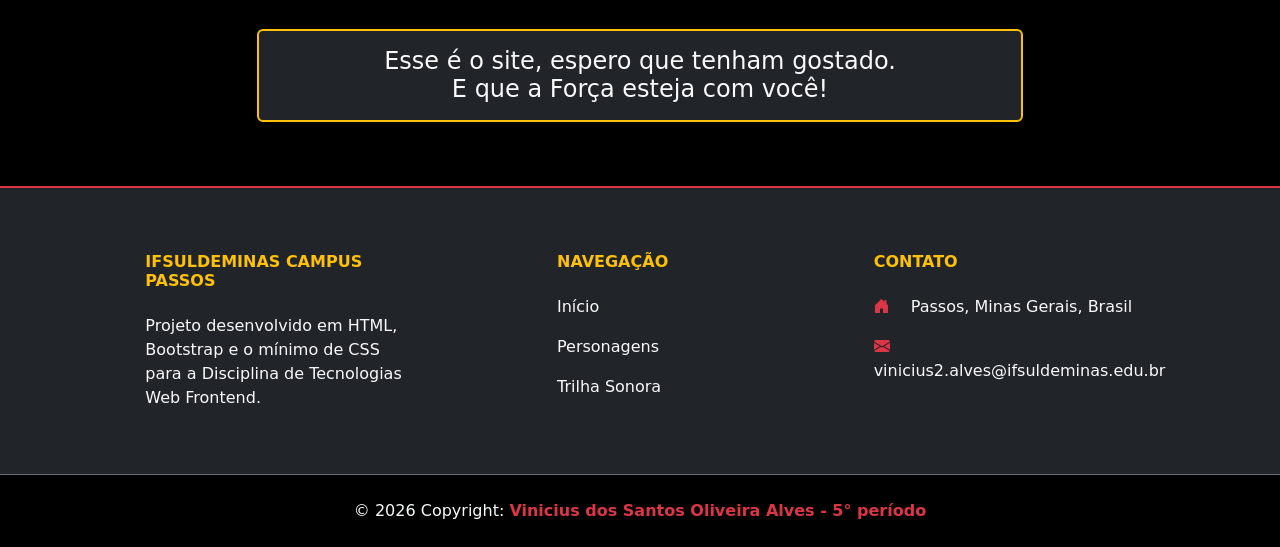
==== commit f5b2d5ef: "site finalizado" ====
--- a/index.html
+++ b/index.html
@@ -18,7 +18,10 @@
                 <nav class="navbar navbar-expand-md bg-dark border-bottom border-danger border-2 p-3">
                     <div class="container-fluid">
 
-                        <img src="imagens/logo.png.webp" alt="Logo Star Wars" style="height: auto; width: 180px;">
+                        <!-- Logo com link para o topo e classe hover -->
+                        <a href="#inicio">
+                            <img src="imagens/logo.png.webp" alt="Logo Star Wars" class="logo-hover" style="height: auto; width: 180px;">
+                        </a>
 
                         <button class="navbar-toggler" type="button" data-bs-toggle="collapse" data-bs-target="#menu"
                             aria-controls="menu" aria-expanded="false" aria-label="Menu navegação">
@@ -28,13 +31,19 @@
                         <div class="collapse navbar-collapse" id="menu">
                             <ul class="navbar-nav ms-auto flex-md-column flex-lg-row">
                                 <li class="nav-item">
-                                    <a class="nav-link active text-white" aria-current="page" href="#">Início</a>
+                                    <a class="nav-link text-white nav-hover" aria-current="page" href="#inicio">Início</a>
                                 </li>
                                 <li class="nav-item">
-                                    <a class="nav-link text-white" href="#">Serviços</a>
+                                    <a class="nav-link text-white nav-hover" href="#personagens">Personagens</a>
                                 </li>
                                 <li class="nav-item">
-                                    <a class="nav-link text-white" href="#">Contato</a>
+                                    <a class="nav-link text-white nav-hover" href="#historia">História</a>
+                                </li>
+                                <li class="nav-item">
+                                    <a class="nav-link text-white nav-hover" href="#soundtracks">Soundtracks</a>
+                                </li>
+                                <li class="nav-item">
+                                    <a class="nav-link text-white nav-hover" href="#faq">FAQ</a>
                                 </li>
                             </ul>
                         </div>
@@ -43,10 +52,11 @@
             </div>
         </div>
     </header>
+    
     <main>
-        <div class="container-fluid mt-4">
+        <!-- SEÇÃO: INÍCIO (Corrigida a imagem do poster) -->
+        <div class="container-fluid mt-4" id="inicio">
             <div class="row m-2 p-3 p-md-5">
-
                 <div class="col-12 col-md-6 col-lg-8 text-white mb-4">
                     <h2 class="text-white mb-4">Olá! Seja bem-vindo(a) ao meu site.</h2>
                     <p class="fs-4">
@@ -66,9 +76,7 @@
                     <div class="alert bg-dark border border-warning border-2 text-light mt-4 shadow">
                         <div class="text-center">
                             <h3 class="text-center text-warning mb-3">Informações Técnicas</h3>
-                            <p class="mb-1"><strong>Título Original:</strong> Star Wars: Episode III - Revenge of the
-                                Sith
-                            </p>
+                            <p class="mb-1"><strong>Título Original:</strong> Star Wars: Episode III - Revenge of the Sith</p>
                             <p class="mb-1"><strong>Data de Lançamento:</strong> 19 de maio de 2005</p>
                             <p class="mb-1"><strong>Direção e Roteiro:</strong> George Lucas</p>
                             <p class="mb-1"><strong>Produção:</strong> Rick McCallum</p>
@@ -78,374 +86,332 @@
                             <p class="mb-0 text-warning"><strong>Duração:</strong> 140 minutos</p>
                         </div>
                     </div>
-
                 </div>
 
                 <div class="col-12 col-md-6 col-lg-4">
                     <div class="bg-dark border border-secondary rounded text-center p-3 shadow-lg card-sith">
                         <h3 class="text-center text-warning mb-3">Poster Oficial</h3>
+                        <!-- Imagem ajustada com object-fit para não distorcer no mobile -->
                         <img src="imagens/poster.webp" alt="Poster do Filme Star Wars: Vingança dos Sith"
                             class="img-fluid rounded border border-warning" style="height: 500px; width: auto;">
                     </div>
                 </div>
-
-
             </div>
         </div>
 
         <hr class="border-danger opacity-100 mx-auto border-3 mt-2" style="width: 50%;">
 
-        <div class="row g-4 px-4 px-md-5">
-            <h1 class="col-12 text-center text-warning mb-4">Alguns Personagens</h1>
-
-            <div class="col-12 col-md-6 col-lg-3">
-                <div class="card bg-dark text-light border-3 border-danger h-100 card-sith">
-
-                    <div class="img-swap-container">
-                        <img src="imagens/vader.webp" class="card-img-top img-padrao img-tras" alt="Darth Vader">
-                        <img src="imagens/anakin.webp" class="card-img-top img-padrao img-frente"
-                            alt="Anakin Skywalker">
-                    </div>
-
-                    <div class="card-body d-flex flex-column">
-                        <h5 class="card-title text-danger">Anakin Skywalker / Darth Vader</h5>
-                        <p class="card-text"><span class="text-warning">O Escolhido</span> que foi seduzido pelo Lado
-                            Sombrio da Força e se tornou Darth
-                            Vader.</p>
-                    </div>
-                </div>
-            </div>
-
-            <div class="col-12 col-md-6 col-lg-3">
-                <div class="card bg-dark text-light border-3 border-info h-100 card-sith">
-                    <img src="imagens/obiwan.webp" class="card-img-top img-padrao" alt="Obi-Wan Kenobi">
-                    <div class="card-body d-flex flex-column">
-                        <h5 class="card-title text-primary">Obi-Wan Kenobi</h5>
-                        <p class="card-text">Mestre Jedi e antigo mentor de Anakin, que tenta impedir a ascensão do
-                            Império.</p>
-
-                    </div>
-                </div>
-            </div>
-
-            <div class="col-12 col-md-6 col-lg-3">
-                <div class="card bg-dark text-light border-3 border-danger h-100 card-sith">
-
-                    <div class="img-swap-container">
-                        <img src="imagens/sidious.webp" class="card-img-top img-padrao img-tras" alt="Darth Sidious">
-                        <img src="imagens/palpatine.webp" class="card-img-top img-padrao img-frente"
-                            alt="Chanceler Palpatine">
-                    </div>
-
-                    <div class="card-body d-flex flex-column">
-                        <h5 class="card-title text-danger">Palpatine / Darth Sidious</h5>
-                        <p class="card-text">O grande vilão e Lorde Sith que orquestra a queda da República Galáctica.
-                        </p>
-                    </div>
-                </div>
-            </div>
-
-            <div class="col-12 col-md-6 col-lg-3">
-                <div class="card bg-dark text-light border-3 border-info h-100 card-sith">
-                    <img src="imagens/padme.webp" class="card-img-top img-padrao" alt="Padmé Amidala">
-                    <div class="card-body d-flex flex-column">
-                        <h5 class="card-title text-info">Padmé Amidala</h5>
-                        <p class="card-text">Senadora de Naboo e esposa secreta de Anakin, cuja tragédia pessoal serve
-                            de gatilho para a queda dele pro Lado Sombrio.</p>
-                    </div>
-                </div>
-            </div>
-
+        <div class="container-fluid" id="personagens">
+            <div class="row g-4 px-4 px-md-5">
+                <h1 class="col-12 text-center text-warning mb-4">Alguns Personagens</h1>
+
+                <div class="col-12 col-md-6 col-lg-3">
+                    <div class="card bg-dark text-light border-3 border-danger h-100 card-sith">
+                        <div class="img-swap-container">
+                            <img src="imagens/vader.webp" class="card-img-top img-padrao img-tras" alt="Darth Vader">
+                            <img src="imagens/anakin.webp" class="card-img-top img-padrao img-frente"
+                                alt="Anakin Skywalker">
+                        </div>
+                        <div class="card-body d-flex flex-column">
+                            <h5 class="card-title text-danger">Anakin Skywalker / Darth Vader</h5>
+                            <p class="card-text"><span class="text-warning">O Escolhido</span> que foi seduzido pelo Lado Sombrio da Força e se tornou Darth Vader.</p>
+                        </div>
+                    </div>
+                </div>
+
+                <div class="col-12 col-md-6 col-lg-3">
+                    <div class="card bg-dark text-light border-3 border-info h-100 card-sith">
+                        <img src="imagens/obiwan.webp" class="card-img-top img-padrao" alt="Obi-Wan Kenobi">
+                        <div class="card-body d-flex flex-column">
+                            <h5 class="card-title text-primary">Obi-Wan Kenobi</h5>
+                            <p class="card-text">Mestre Jedi e antigo mentor de Anakin, que tenta impedir a ascensão do Império.</p>
+                        </div>
+                    </div>
+                </div>
+
+                <div class="col-12 col-md-6 col-lg-3">
+                    <div class="card bg-dark text-light border-3 border-danger h-100 card-sith">
+                        <div class="img-swap-container">
+                            <img src="imagens/sidious.webp" class="card-img-top img-padrao img-tras" alt="Darth Sidious">
+                            <img src="imagens/palpatine.webp" class="card-img-top img-padrao img-frente" alt="Chanceler Palpatine">
+                        </div>
+                        <div class="card-body d-flex flex-column">
+                            <h5 class="card-title text-danger">Palpatine / Darth Sidious</h5>
+                            <p class="card-text">O grande vilão e Lorde Sith que orquestra a queda da República Galáctica.</p>
+                        </div>
+                    </div>
+                </div>
+
+                <div class="col-12 col-md-6 col-lg-3">
+                    <div class="card bg-dark text-light border-3 border-info h-100 card-sith">
+                        <img src="imagens/padme.webp" class="card-img-top img-padrao" alt="Padmé Amidala">
+                        <div class="card-body d-flex flex-column">
+                            <h5 class="card-title text-info">Padmé Amidala</h5>
+                            <p class="card-text">Senadora de Naboo e esposa secreta de Anakin, cuja tragédia pessoal serve de gatilho para a queda dele pro Lado Sombrio.</p>
+                        </div>
+                    </div>
+                </div>
+            </div>
         </div>
 
         <hr class="border-danger opacity-100 mx-auto border-3 mt-5 mb-3" style="width: 50%;">
 
-        <div class="row g-4 mt-3 px-4 px-md-5">
-            <div class="col-12">
-                <h1 class="text-warning">História do Filme</h1>
-            </div>
-
-            <div class="col-12 col-lg-7 text-light" style="text-align: justify;">
-                <p>
-                    Durante as Guerras Clônicas, o Cavaleiro Jedi Anakin Skywalker vive atormentado por visões da morte
-                    de sua esposa secreta, a senadora Padmé Amidala, durante o parto. Manipulado por seus medos, ele é
-                    seduzido pelas promessas de poder do Chanceler Palpatine, que secretamente é o Lorde Sith Darth
-                    Sidious. Em busca de uma forma de salvar Padmé, Anakin trai a Ordem Jedi, cede ao Lado Sombrio da
-                    Força e assume a identidade de Darth Vader, tornando-se o novo aprendiz do Sith.
-                </p>
-
-                <p>
-                    A mando de seu novo mestre, Vader lidera um massacre no Templo Jedi, enquanto Palpatine aciona a
-                    Ordem 66. O comando faz com que os soldados clones traiam e exterminem quase todos os Jedi da
-                    galáxia. Com a Ordem praticamente aniquilada e o Conselho destruído, Palpatine manipula o Senado
-                    Galáctico e transforma a antiga República no tirânico Império Galáctico, autodeclarando-se Imperador
-                    com apoio absoluto.
-                </p>
-
-                <blockquote class="border-start border-warning border-4 ps-4 my-4 bg-dark p-3 rounded shadow">
-                    <p class="mb-2 fst-italic fs-5">"Você era o Escolhido! Foi dito que você destruiria os Sith, não que
-                        se
-                        juntaria a eles!"</p>
-                    <footer class="blockquote-footer text-danger mt-1">Obi-Wan Kenobi, durante sua batalha contra Anakin
-                        Skywalker, em Mustafar</footer>
-                </blockquote>
-
-                <p>
-                    Ao descobrir a traição, Obi-Wan Kenobi confronta Vader em um duelo brutal no planeta vulcânico
-                    Mustafar, deixando-o mutilado e à beira da morte. Paralelamente, Padmé dá à luz os gêmeos Luke e
-                    Leia, mas falece logo em seguida. Enquanto Vader é resgatado por Palpatine e confinado a uma icônica
-                    armadura cibernética negra para sobreviver, Obi-Wan e Yoda decidem separar e esconder os bebês,
-                    partindo para o exílio enquanto o Império inicia seu domínio sobre a galáxia.
-                </p>
-            </div>
-
-            <div class="col-12 col-lg-5">
-                <div id="carouselExampleAutoplaying" class="carousel slide" data-bs-ride="carousel">
-                    <div class="carousel-inner rounded shadow-lg border border-warning border-2 overflow-hidden">
-
-                        <div class="carousel-item active">
-                            <img src="imagens/resgate.jpg" class="d-block w-100"
-                                style="height: 350px; object-fit: cover;" alt="Cena 1 - Resgate">
-                        </div>
-
-                        <div class="carousel-item">
-                            <img src="imagens/cantlivewithout.jpg" class="d-block w-100"
-                                style="height: 350px; object-fit: cover;" alt="Cena 2 - I can't live without her">
-                        </div>
-
-                        <div class="carousel-item">
-                            <img src="imagens/shallbeknownasdarthvader.jpg" class="d-block w-100"
-                                style="height: 350px; object-fit: cover;" alt="Cena 3 - Darth Vader">
-                        </div>
-
-                        <div class="carousel-item">
-                            <img src="imagens/younglings.jpg" class="d-block w-100"
-                                style="height: 350px; object-fit: cover;" alt="Cena 4 - Younglings">
-                        </div>
-
-                        <div class="carousel-item">
-                            <img src="imagens/todemocracy.jpg" class="d-block w-100"
-                                style="height: 350px; object-fit: cover;" alt="Cena 5 - To Democracy">
-                        </div>
-
-                        <div class="carousel-item">
-                            <img src="imagens/dueloftheheroes.png" class="d-block w-100"
-                                style="height: 350px; object-fit: cover;" alt="Cena 6 - Duel of the Heroes">
-                        </div>
-
-                        <div class="carousel-item">
-                            <img src="imagens/ihateyou.png" class="d-block w-100 rounded" alt="Cena 7 - I HATE YOU!"
-                                style="height: 350px; object-fit: cover;">
-                        </div>
-                        <div class="carousel-item">
-                            <img src="imagens/nooo.jpeg" class="d-block w-100" style="height: 350px; object-fit: cover;"
-                                alt="Cena 8 - Noooo">
-                        </div>
-
-                    </div>
-
-                    <button class="carousel-control-prev" type="button" data-bs-target="#carouselExampleAutoplaying"
-                        data-bs-slide="prev">
-                        <span class="carousel-control-prev-icon" aria-hidden="true"></span>
-                        <span class="visually-hidden">Previous</span>
-                    </button>
-                    <button class="carousel-control-next" type="button" data-bs-target="#carouselExampleAutoplaying"
-                        data-bs-slide="next">
-                        <span class="carousel-control-next-icon" aria-hidden="true"></span>
-                        <span class="visually-hidden">Next</span>
-                    </button>
+        <!-- SEÇÃO: HISTÓRIA (Envolvida no container-fluid) -->
+        <div class="container-fluid" id="historia">
+            <div class="row g-4 mt-3 px-4 px-md-5">
+                <div class="col-12">
+                    <h1 class="text-warning">História do Filme</h1>
+                </div>
+
+                <div class="col-12 col-lg-7 text-light" style="text-align: justify;">
+                    <p>
+                        Durante as Guerras Clônicas, o Cavaleiro Jedi Anakin Skywalker vive atormentado por visões da morte
+                        de sua esposa secreta, a senadora Padmé Amidala, durante o parto. Manipulado por seus medos, ele é
+                        seduzido pelas promessas de poder do Chanceler Palpatine, que secretamente é o Lorde Sith Darth
+                        Sidious. Em busca de uma forma de salvar Padmé, Anakin trai a Ordem Jedi, cede ao Lado Sombrio da
+                        Força e assume a identidade de Darth Vader, tornando-se o novo aprendiz do Sith.
+                    </p>
+
+                    <p>
+                        A mando de seu novo mestre, Vader lidera um massacre no Templo Jedi, enquanto Palpatine aciona a
+                        Ordem 66. O comando faz com que os soldados clones traiam e exterminem quase todos os Jedi da
+                        galáxia. Com a Ordem praticamente aniquilada e o Conselho destruído, Palpatine manipula o Senado
+                        Galáctico e transforma a antiga República no tirânico Império Galáctico, autodeclarando-se Imperador
+                        com apoio absoluto.
+                    </p>
+
+                    <blockquote class="border-start border-warning border-4 ps-4 my-4 bg-dark p-3 rounded shadow">
+                        <p class="mb-2 fst-italic fs-5">"Você era o Escolhido! Foi dito que você destruiria os Sith, não que
+                            se juntaria a eles!"</p>
+                        <footer class="blockquote-footer text-danger mt-1">Obi-Wan Kenobi, durante sua batalha contra Anakin
+                            Skywalker, em Mustafar</footer>
+                    </blockquote>
+
+                    <p>
+                        Ao descobrir a traição, Obi-Wan Kenobi confronta Vader em um duelo brutal no planeta vulcânico
+                        Mustafar, deixando-o mutilado e à beira da morte. Paralelamente, Padmé dá à luz os gêmeos Luke e
+                        Leia, mas falece logo em seguida. Enquanto Vader é resgatado por Palpatine e confinado a uma icônica
+                        armadura cibernética negra para sobreviver, Obi-Wan e Yoda decidem separar e esconder os bebês,
+                        partindo para o exílio enquanto o Império inicia seu domínio sobre a galáxia.
+                    </p>
+                </div>
+
+                <div class="col-12 col-lg-5">
+                    <div id="carouselExampleAutoplaying" class="carousel slide" data-bs-ride="carousel">
+                        <div class="carousel-inner rounded shadow-lg border border-warning border-2 overflow-hidden">
+                            <div class="carousel-item active">
+                                <img src="imagens/resgate.jpg" class="d-block w-100" style="height: 350px; object-fit: cover;" alt="Cena 1 - Resgate">
+                            </div>
+                            <div class="carousel-item">
+                                <img src="imagens/cantlivewithout.jpg" class="d-block w-100" style="height: 350px; object-fit: cover;" alt="Cena 2 - I can't live without her">
+                            </div>
+                            <div class="carousel-item">
+                                <img src="imagens/shallbeknownasdarthvader.jpg" class="d-block w-100" style="height: 350px; object-fit: cover;" alt="Cena 3 - Darth Vader">
+                            </div>
+                            <div class="carousel-item">
+                                <img src="imagens/younglings.jpg" class="d-block w-100" style="height: 350px; object-fit: cover;" alt="Cena 4 - Younglings">
+                            </div>
+                            <div class="carousel-item">
+                                <img src="imagens/todemocracy.jpg" class="d-block w-100" style="height: 350px; object-fit: cover;" alt="Cena 5 - To Democracy">
+                            </div>
+                            <div class="carousel-item">
+                                <img src="imagens/dueloftheheroes.png" class="d-block w-100" style="height: 350px; object-fit: cover;" alt="Cena 6 - Duel of the Heroes">
+                            </div>
+                            <div class="carousel-item">
+                                <img src="imagens/ihateyou.png" class="d-block w-100 rounded" alt="Cena 7 - I HATE YOU!" style="height: 350px; object-fit: cover;">
+                            </div>
+                            <div class="carousel-item">
+                                <img src="imagens/nooo.jpeg" class="d-block w-100" style="height: 350px; object-fit: cover;" alt="Cena 8 - Noooo">
+                            </div>
+                        </div>
+
+                        <button class="carousel-control-prev" type="button" data-bs-target="#carouselExampleAutoplaying" data-bs-slide="prev">
+                            <span class="carousel-control-prev-icon" aria-hidden="true"></span>
+                            <span class="visually-hidden">Previous</span>
+                        </button>
+                        <button class="carousel-control-next" type="button" data-bs-target="#carouselExampleAutoplaying" data-bs-slide="next">
+                            <span class="carousel-control-next-icon" aria-hidden="true"></span>
+                            <span class="visually-hidden">Next</span>
+                        </button>
+                    </div>
                 </div>
             </div>
         </div>
 
         <hr class="border-danger opacity-100 mx-auto border-3 mt-5 mb-3" style="width: 50%;">
 
-        <div class="row g-4 mt-3 px-4 px-md-5">
-
-            <div class="col-12">
-                <h1 class="text-center text-warning mb-5">Minhas Soundtracks favoritas do Filme</h1>
-            </div>
-
-
-
-            <div class="row align-items-center mt-2">
-                <h3 class="text-center" style="color: rgb(172, 6, 172);">Anakin's Dream'</h3>
-                <div class="col-12 col-md-5">
-                    <iframe data-testid="embed-iframe" style="border-radius:12px;"
-                        src="https://open.spotify.com/embed/track/11Tv6Yw69y3xVwNNe08R78?utm_source=generator&theme=0"
-                        width="100%" height="352" frameBorder="0" allowfullscreen=""
-                        allow="autoplay; clipboard-write; encrypted-media; fullscreen; picture-in-picture"
-                        loading="lazy"></iframe>
-                </div>
-                <div class="col-12 col-md-7">
-
-                    <p>Escolhi essa pois ela se passa durante e após Anakin ter pesadelos com a morte de Padmé. A música
-                        é lenta e trágica, mostrando que aquele ponto é crucial para virada do Anakin futuramente para o
-                        Lado Sombrio. Além disso, ela tem nuances da música Across the Stars, a música que toca durante
-                        o casamento deles.</p>
-                </div>
-            </div>
-            <hr class="border-light opacity-100 mx-auto border-3" style="width: 30%;">
-            <div class="row align-items-center mt-2">
-                <h3 class="text-center" style="color: rgb(172, 6, 172);">Anakin's Betrayal</h3>
-
-                <div class="col-12 col-md-5">
-                    <iframe data-testid="embed-iframe" style="border-radius:12px"
-                        src="https://open.spotify.com/embed/track/4sLtmtKMmA5iCIa90tWhSe?utm_source=generator&theme=0"
-                        width="100%" height="352" frameBorder="0" allowfullscreen=""
-                        allow="autoplay; clipboard-write; encrypted-media; fullscreen; picture-in-picture"
-                        loading="lazy"></iframe>
-                </div>
-
-                <div class="col-12 col-md-7">
-                    <p>Essa música se passa durante a execução da Ordem 66, quando os clones começam a atirar contra os
-                        Jedi, concluindo o plano de Palpatine. Essa música é trágica, e mostra o peso da cena, junto com
-                        sua tragidicidade.</p>
-                </div>
-
-            </div>
-
-            <hr class="border-light opacity-100 mx-auto border-3" style="width: 30%;">
-
-            <div class="row align-items-center mt-2">
-                <h3 class="text-center" style="color: rgb(172, 6, 172);">Anakin vs Obi-Wan</h3>
-                <div class="col-12 col-md-5">
-                    <iframe data-testid="embed-iframe" style="border-radius:12px"
-                        src="https://open.spotify.com/embed/track/3fzL0RuACZtv5cQ6R78Sjq?utm_source=generator&theme=0"
-                        width="100%" height="352" frameBorder="0" allowfullscreen=""
-                        allow="autoplay; clipboard-write; encrypted-media; fullscreen; picture-in-picture"
-                        loading="lazy"></iframe>
-                </div>
-                <div class="col-12 col-md-7">
-                    <p>Essa música é fantástica! Se passa durante o duelo de Anakin e Obi-Wan, em Mustafar. Ela
-                        intercala com a música Battle of the Heroes. Nela há uma mistura de épico com trágico, com
-                        nuances da Marcha Imperial, mostrando o Lado Sombrio de Anakin, que no momento já se tornou
-                        Darth Vader</p>
-                </div>
-
-
-            </div>
-
-            <hr class="border-light opacity-100 mx-auto border-3" style="width: 30%;">
-
-            <div class="row align-items-center mt-4">
-                <h3 class="text-center" style="color: rgb(172, 6, 172);">Battle of The Heroes</h3>
-                <div class="col-12 col-md-5">
-                    <iframe data-testid="embed-iframe" style="border-radius:12px"
-                        src="https://open.spotify.com/embed/track/1u3nu8fNWFua6mQjw4ReEt?utm_source=generator&theme=0"
-                        width="100%" height="352" frameBorder="0" allowfullscreen=""
-                        allow="autoplay; clipboard-write; encrypted-media; fullscreen; picture-in-picture"
-                        loading="lazy"></iframe>
-                </div>
-
-                <div class="col-12 col-md-7">
-                    <p>Mais uma música espetacular. Ela também toca durante o duelo entre o Mestre e Padawan, com
-                        predominância no início. Ela é frenética e o nome demonstra o que está acontecendo, um duelo de
-                        heóis</p>
-                </div>
-            </div>
-
-
-        </div>
+        <!-- SEÇÃO: SOUNDTRACKS (Envolvida no container-fluid) -->
+        <div class="container-fluid" id="soundtracks">
+            <div class="row g-4 mt-3 px-4 px-md-5">
+                <div class="col-12">
+                    <h1 class="text-center text-warning mb-5">Minhas Soundtracks favoritas do Filme</h1>
+                </div>
+
+                <div class="row align-items-center mt-2">
+                    <h3 class="text-center" style="color: rgb(172, 6, 172);">Anakin's Dream'</h3>
+                    <div class="col-12 col-md-5">
+                        <iframe data-testid="embed-iframe" style="border-radius:12px;"
+                            src="https://open.spotify.com/embed/track/11Tv6Yw69y3xVwNNe08R78?utm_source=generator&theme=0"
+                            width="100%" height="352" frameBorder="0" allowfullscreen=""
+                            allow="autoplay; clipboard-write; encrypted-media; fullscreen; picture-in-picture"
+                            loading="lazy"></iframe>
+                    </div>
+                    <div class="col-12 col-md-7">
+                        <p>Escolhi essa pois ela se passa durante e após Anakin ter pesadelos com a morte de Padmé. A música
+                            é lenta e trágica, mostrando que aquele ponto é crucial para virada do Anakin futuramente para o
+                            Lado Sombrio. Além disso, ela tem nuances da música Across the Stars, a música que toca durante
+                            o casamento deles.</p>
+                    </div>
+                </div>
+                
+                <hr class="border-light opacity-100 mx-auto border-3" style="width: 30%;">
+                
+                <div class="row align-items-center mt-2">
+                    <h3 class="text-center" style="color: rgb(172, 6, 172);">Anakin's Betrayal</h3>
+                    <div class="col-12 col-md-5">
+                        <iframe data-testid="embed-iframe" style="border-radius:12px"
+                            src="https://open.spotify.com/embed/track/4sLtmtKMmA5iCIa90tWhSe?utm_source=generator&theme=0"
+                            width="100%" height="352" frameBorder="0" allowfullscreen=""
+                            allow="autoplay; clipboard-write; encrypted-media; fullscreen; picture-in-picture"
+                            loading="lazy"></iframe>
+                    </div>
+                    <div class="col-12 col-md-7">
+                        <p>Essa música se passa durante a execução da Ordem 66, quando os clones começam a atirar contra os
+                            Jedi, concluindo o plano de Palpatine. Essa música é trágica, e mostra o peso da cena, junto com
+                            sua tragidicidade.</p>
+                    </div>
+                </div>
+
+                <hr class="border-light opacity-100 mx-auto border-3" style="width: 30%;">
+
+                <div class="row align-items-center mt-2">
+                    <h3 class="text-center" style="color: rgb(172, 6, 172);">Anakin vs Obi-Wan</h3>
+                    <div class="col-12 col-md-5">
+                        <iframe data-testid="embed-iframe" style="border-radius:12px"
+                            src="https://open.spotify.com/embed/track/3fzL0RuACZtv5cQ6R78Sjq?utm_source=generator&theme=0"
+                            width="100%" height="352" frameBorder="0" allowfullscreen=""
+                            allow="autoplay; clipboard-write; encrypted-media; fullscreen; picture-in-picture"
+                            loading="lazy"></iframe>
+                    </div>
+                    <div class="col-12 col-md-7">
+                        <p>Essa música é fantástica! Se passa durante o duelo de Anakin e Obi-Wan, em Mustafar. Ela
+                            intercala com a música Battle of the Heroes. Nela há uma mistura de épico com trágico, com
+                            nuances da Marcha Imperial, mostrando o Lado Sombrio de Anakin, que no momento já se tornou
+                            Darth Vader</p>
+                    </div>
+                </div>
+
+                <hr class="border-light opacity-100 mx-auto border-3" style="width: 30%;">
+
+                <div class="row align-items-center mt-4">
+                    <h3 class="text-center" style="color: rgb(172, 6, 172);">Battle of The Heroes</h3>
+                    <div class="col-12 col-md-5">
+                        <iframe data-testid="embed-iframe" style="border-radius:12px"
+                            src="https://open.spotify.com/embed/track/1u3nu8fNWFua6mQjw4ReEt?utm_source=generator&theme=0"
+                            width="100%" height="352" frameBorder="0" allowfullscreen=""
+                            allow="autoplay; clipboard-write; encrypted-media; fullscreen; picture-in-picture"
+                            loading="lazy"></iframe>
+                    </div>
+                    <div class="col-12 col-md-7">
+                        <p>Mais uma música espetacular. Ela também toca durante o duelo entre o Mestre e Padawan, com
+                            predominância no início. Ela é frenética e o nome demonstra o que está acontecendo, um duelo de
+                            heóis</p>
+                    </div>
+                </div>
+            </div>
+        </div>
+        
         <hr class="border-danger opacity-100 mx-auto border-3 mt-5 mb-3" style="width: 50%;">
 
-        <div class="row px-4 px-md-5 mb-5">
-            <div class="col-12">
-                <h1 class="text-center text-warning mb-5">FAQ</h1>
-            </div>
-
-            <div class="col-12 col-lg-8 mx-auto">
-
-                <div class="accordion accordion-flush" id="accordionFlushExample" data-bs-theme="dark">
-
-                    <div class="accordion-item bg-dark border-bottom border-warning">
-                        <h2 class="accordion-header">
-                            <button class="accordion-button collapsed text-warning bg-dark" type="button"
-                                data-bs-toggle="collapse" data-bs-target="#flush-collapseOne" aria-expanded="false"
-                                aria-controls="flush-collapseOne">
-                                Qual o meu personagem favorito do filme?
-                            </button>
-                        </h2>
-                        <div id="flush-collapseOne" class="accordion-collapse collapse"
-                            data-bs-parent="#accordionFlushExample">
-                            <div class="accordion-body text-light">
-                                O meu personagem favorito do filme é Obi-Wan Kenobi.
-                                <br><br>
-
-                                <button type="button" class="btn btn-outline-warning btn-sm" data-bs-toggle="modal"
-                                    data-bs-target="#exampleModal">
-                                    More info
+        <!-- SEÇÃO: FAQ (Envolvida no container-fluid) -->
+        <div class="container-fluid" id="faq">
+            <div class="row px-4 px-md-5 mb-5">
+                <div class="col-12">
+                    <h1 class="text-center text-warning mb-5">FAQ</h1>
+                </div>
+
+                <div class="col-12 col-lg-8 mx-auto">
+                    <div class="accordion accordion-flush" id="accordionFlushExample" data-bs-theme="dark">
+                        <div class="accordion-item bg-dark border-bottom border-warning">
+                            <h2 class="accordion-header">
+                                <button class="accordion-button collapsed text-warning bg-dark" type="button"
+                                    data-bs-toggle="collapse" data-bs-target="#flush-collapseOne" aria-expanded="false"
+                                    aria-controls="flush-collapseOne">
+                                    Qual o meu personagem favorito do filme?
                                 </button>
-
-                                <!-- Modal -->
-                                <div class="modal fade" id="exampleModal" tabindex="-1"
-                                    aria-labelledby="exampleModalLabel" aria-hidden="true">
-                                    <div class="modal-dialog">
-                                        <div class="modal-content bg-dark text-light border border-warning">
-                                            <div class="modal-header border-warning">
-                                                <h1 class="modal-title fs-5 text-warning" id="exampleModalLabel">Menções
-                                                    honrosas de
-                                                    outros personagens favoritos que não estão no filme:</h1>
-                                                <button type="button" class="btn-close" data-bs-dismiss="modal"
-                                                    aria-label="Close"></button>
-                                            </div>
-                                            <div class="modal-body">
-                                                <ul>
-                                                    <li>Ahsoka Tano</li>
-                                                    <li>Clone CT-9904 (Crosshair)</li>
-                                                    <li>Clone CT-9902 (Tech)</li>
-                                                    <li>Darth Maul</li>
-                                                    <li>Qui-Gon Jin</li>
-                                                </ul>
+                            </h2>
+                            <div id="flush-collapseOne" class="accordion-collapse collapse"
+                                data-bs-parent="#accordionFlushExample">
+                                <div class="accordion-body text-light">
+                                    O meu personagem favorito do filme é Obi-Wan Kenobi.
+                                    <br><br>
+                                    <button type="button" class="btn btn-outline-warning btn-sm" data-bs-toggle="modal"
+                                        data-bs-target="#exampleModal">
+                                        More info
+                                    </button>
+
+                                    <!-- Modal -->
+                                    <div class="modal fade" id="exampleModal" tabindex="-1"
+                                        aria-labelledby="exampleModalLabel" aria-hidden="true">
+                                        <div class="modal-dialog">
+                                            <div class="modal-content bg-dark text-light border border-warning">
+                                                <div class="modal-header border-warning">
+                                                    <h1 class="modal-title fs-5 text-warning" id="exampleModalLabel">Menções honrosas de outros personagens favoritos que não estão no filme:</h1>
+                                                    <button type="button" class="btn-close" data-bs-dismiss="modal"
+                                                        aria-label="Close"></button>
+                                                </div>
+                                                <div class="modal-body">
+                                                    <ul>
+                                                        <li>Ahsoka Tano</li>
+                                                        <li>Clone CT-9904 (Crosshair)</li>
+                                                        <li>Clone CT-9902 (Tech)</li>
+                                                        <li>Darth Maul</li>
+                                                        <li>Qui-Gon Jin</li>
+                                                    </ul>
+                                                </div>
                                             </div>
                                         </div>
                                     </div>
                                 </div>
                             </div>
                         </div>
-                    </div>
-
-                    <div class="accordion-item bg-dark border-bottom border-warning">
-                        <h2 class="accordion-header">
-                            <button class="accordion-button collapsed text-warning bg-dark" type="button"
-                                data-bs-toggle="collapse" data-bs-target="#flush-collapseTwo" aria-expanded="false"
-                                aria-controls="flush-collapseTwo">
-                                Qual é a minha Soundtrack favorita que não está no filme?
-                            </button>
-                        </h2>
-                        <div id="flush-collapseTwo" class="accordion-collapse collapse"
-                            data-bs-parent="#accordionFlushExample">
-                            <div class="accordion-body text-light">A minha favorita é a Across the Stars, presente no
-                                Episódio II:
-                                Ataque dos Clones
-                                <br>
-                                <iframe data-testid="embed-iframe" style="border-radius:12px"
-                                    src="https://open.spotify.com/embed/track/3rUMH7i22tlkymhDPOmXUv?utm_source=generator&theme=0"
-                                    width="100%" height="152" frameBorder="0" allowfullscreen=""
-                                    allow="autoplay; clipboard-write; encrypted-media; fullscreen; picture-in-picture"
-                                    loading="lazy"></iframe>
-                            </div>
-                        </div>
-                    </div>
-
-                    <div class="accordion-item bg-dark border-bottom border-warning">
-                        <h2 class="accordion-header">
-                            <button class="accordion-button collapsed text-warning bg-dark" type="button"
-                                data-bs-toggle="collapse" data-bs-target="#flush-collapseThree" aria-expanded="false"
-                                aria-controls="flush-collapseThree">
-                                Qual minha parte favorita do filme?
-                            </button>
-                        </h2>
-                        <div id="flush-collapseThree" class="accordion-collapse collapse"
-                            data-bs-parent="#accordionFlushExample">
-                            <div class="accordion-body text-light">O duelo de Anakin e Obi-wan em Mustafar. A
-                                coreografia foi insana e
-                                frenética, e uma curiosidade é que teve que ser diminuída a velocidade no pós produção
-                                pois
-                                os atores estavam rápidos demais.</div>
-                        </div>
-                    </div>
-
+
+                        <div class="accordion-item bg-dark border-bottom border-warning">
+                            <h2 class="accordion-header">
+                                <button class="accordion-button collapsed text-warning bg-dark" type="button"
+                                    data-bs-toggle="collapse" data-bs-target="#flush-collapseTwo" aria-expanded="false"
+                                    aria-controls="flush-collapseTwo">
+                                    Qual é a minha Soundtrack favorita que não está no filme?
+                                </button>
+                            </h2>
+                            <div id="flush-collapseTwo" class="accordion-collapse collapse"
+                                data-bs-parent="#accordionFlushExample">
+                                <div class="accordion-body text-light">
+                                    A minha favorita é a Across the Stars, presente no Episódio II: Ataque dos Clones
+                                    <br>
+                                    <iframe data-testid="embed-iframe" style="border-radius:12px; margin-top: 15px;"
+                                        src="https://open.spotify.com/embed/track/3rUMH7i22tlkymhDPOmXUv?utm_source=generator&theme=0"
+                                        width="100%" height="152" frameBorder="0" allowfullscreen=""
+                                        allow="autoplay; clipboard-write; encrypted-media; fullscreen; picture-in-picture"
+                                        loading="lazy"></iframe>
+                                </div>
+                            </div>
+                        </div>
+
+                        <div class="accordion-item bg-dark border-bottom border-warning">
+                            <h2 class="accordion-header">
+                                <button class="accordion-button collapsed text-warning bg-dark" type="button"
+                                    data-bs-toggle="collapse" data-bs-target="#flush-collapseThree" aria-expanded="false"
+                                    aria-controls="flush-collapseThree">
+                                    Qual minha parte favorita do filme?
+                                </button>
+                            </h2>
+                            <div id="flush-collapseThree" class="accordion-collapse collapse"
+                                data-bs-parent="#accordionFlushExample">
+                                <div class="accordion-body text-light">O duelo de Anakin e Obi-wan em Mustafar. A coreografia foi insana e frenética, e uma curiosidade é que teve que ser diminuída a velocidade no pós produção pois os atores estavam rápidos demais.</div>
+                            </div>
+                        </div>
+                    </div>
                 </div>
             </div>
         </div>
@@ -453,31 +419,23 @@
 
     <hr class="border-danger opacity-100 mx-auto border-3 mt-5 mb-3" style="width: 50%;">
 
-
-
-    <div class="row px-4 px-md-5 mb-5">
-
-        <div class="col-12 text-center mb-4">
-            <h2 class="text-warning">Fim</h2>
-        </div>
-        <div class="col-12 col-md-10 col-lg-8 mx-auto">
-            <div class="alert bg-dark border border-warning border-2 text-light shadow text-center" role="alert">
-                <h3 class="mb-0 fs-4">Esse é o site, espero que tenham gostado.<br> E que a Força esteja com você!</h3>
-            </div>
-        </div>
-
+    <div class="container-fluid">
+        <div class="row px-4 px-md-5 mb-5">
+            <div class="col-12 text-center mb-4">
+                <h2 class="text-warning">Fim</h2>
+            </div>
+            <div class="col-12 col-md-10 col-lg-8 mx-auto">
+                <div class="alert bg-dark border border-warning border-2 text-light shadow text-center" role="alert">
+                    <h3 class="mb-0 fs-4">Esse é o site, espero que tenham gostado.<br> E que a Força esteja com você!</h3>
+                </div>
+            </div>
+        </div>
     </div>
-    </div>
-
-
-
 
     <footer class="text-center text-lg-start bg-black border-top border-danger border-2 mt-5">
-
         <section class="bg-dark text-light pt-5 pb-4">
             <div class="container text-center text-md-start">
                 <div class="row mt-3">
-
                     <div class="col-md-3 col-lg-4 col-xl-3 mx-auto mb-4">
                         <h6 class="text-uppercase fw-bold mb-4 text-warning">
                             IFSULDEMINAS Campus Passos
@@ -485,35 +443,29 @@
                         <p class="text-light">
                             Projeto desenvolvido em HTML, Bootstrap e o mínimo de CSS para a Disciplina de
                             Tecnologias Web Frontend.
-
                         </p>
                     </div>
-
-
 
                     <div class="col-md-3 col-lg-2 col-xl-2 mx-auto mb-4">
                         <h6 class="text-uppercase fw-bold mb-4 text-warning">
                             Navegação
                         </h6>
                         <p>
-                            <a href="#!" class="text-light text-decoration-none">Início</a>
+                            <a href="#inicio" class="text-light text-decoration-none nav-hover">Início</a>
                         </p>
                         <p>
-                            <a href="#!" class="text-light text-decoration-none">Personagens</a>
+                            <a href="#personagens" class="text-light text-decoration-none nav-hover">Personagens</a>
                         </p>
                         <p>
-                            <a href="#!" class="text-light text-decoration-none">Trilha Sonora</a>
+                            <a href="#soundtracks" class="text-light text-decoration-none nav-hover">Trilha Sonora</a>
                         </p>
-                        <p>
-                            <a href="#!" class="text-light text-decoration-none">Voltar ao topo</a>
-                        </p>
+                       
                     </div>
 
                     <div class="col-md-4 col-lg-3 col-xl-3 mx-auto mb-md-0 mb-4">
                         <h6 class="text-uppercase fw-bold mb-4 text-warning">Contato</h6>
                         <p><i class="bi bi-house-door-fill text-danger me-3"></i> Passos, Minas Gerais, Brasil</p>
-                        <p><i class="bi bi-envelope-fill text-danger me-3"></i> vinicius2.alves@ifsuldeminas.edu.br
-                        </p>
+                        <p><i class="bi bi-envelope-fill text-danger me-3"></i> vinicius2.alves@ifsuldeminas.edu.br</p>
                     </div>
                 </div>
             </div>
@@ -521,8 +473,7 @@
 
         <div class="text-center p-4 text-light bg-black border-top border-secondary">
             © 2026 Copyright:
-            <span class="text-danger fw-bold">Vinicius dos Santos Oliveira Alves - 5°
-                período</span>
+            <span class="text-danger fw-bold">Vinicius dos Santos Oliveira Alves - 5° período</span>
         </div>
     </footer>
 
--- a/estilos/style.css
+++ b/estilos/style.css
@@ -1,3 +1,4 @@
+
 .img-padrao {
     height: 350px;
     width: 100%;
@@ -34,4 +35,24 @@
 .card-sith:hover {
     border-color: #ffc107 !important; 
     box-shadow: 0 0 20px rgba(255, 193, 7, 0.7); 
+    
+}
+.logo-hover {
+    transition: transform 0.3s ease, filter 0.3s ease;
+    cursor: pointer;
+}
+
+.logo-hover:hover {
+    transform: scale(1.05);
+    filter: drop-shadow(0 0 10px rgba(220, 53, 69, 0.8)); 
+}
+
+.nav-hover {
+    transition: color 0.3s ease, transform 0.2s ease;
+}
+
+.nav-hover:hover {
+    color: #ffc107 !important; 
+    transform: translateY(-2px); 
+    text-decoration: underline;
 }
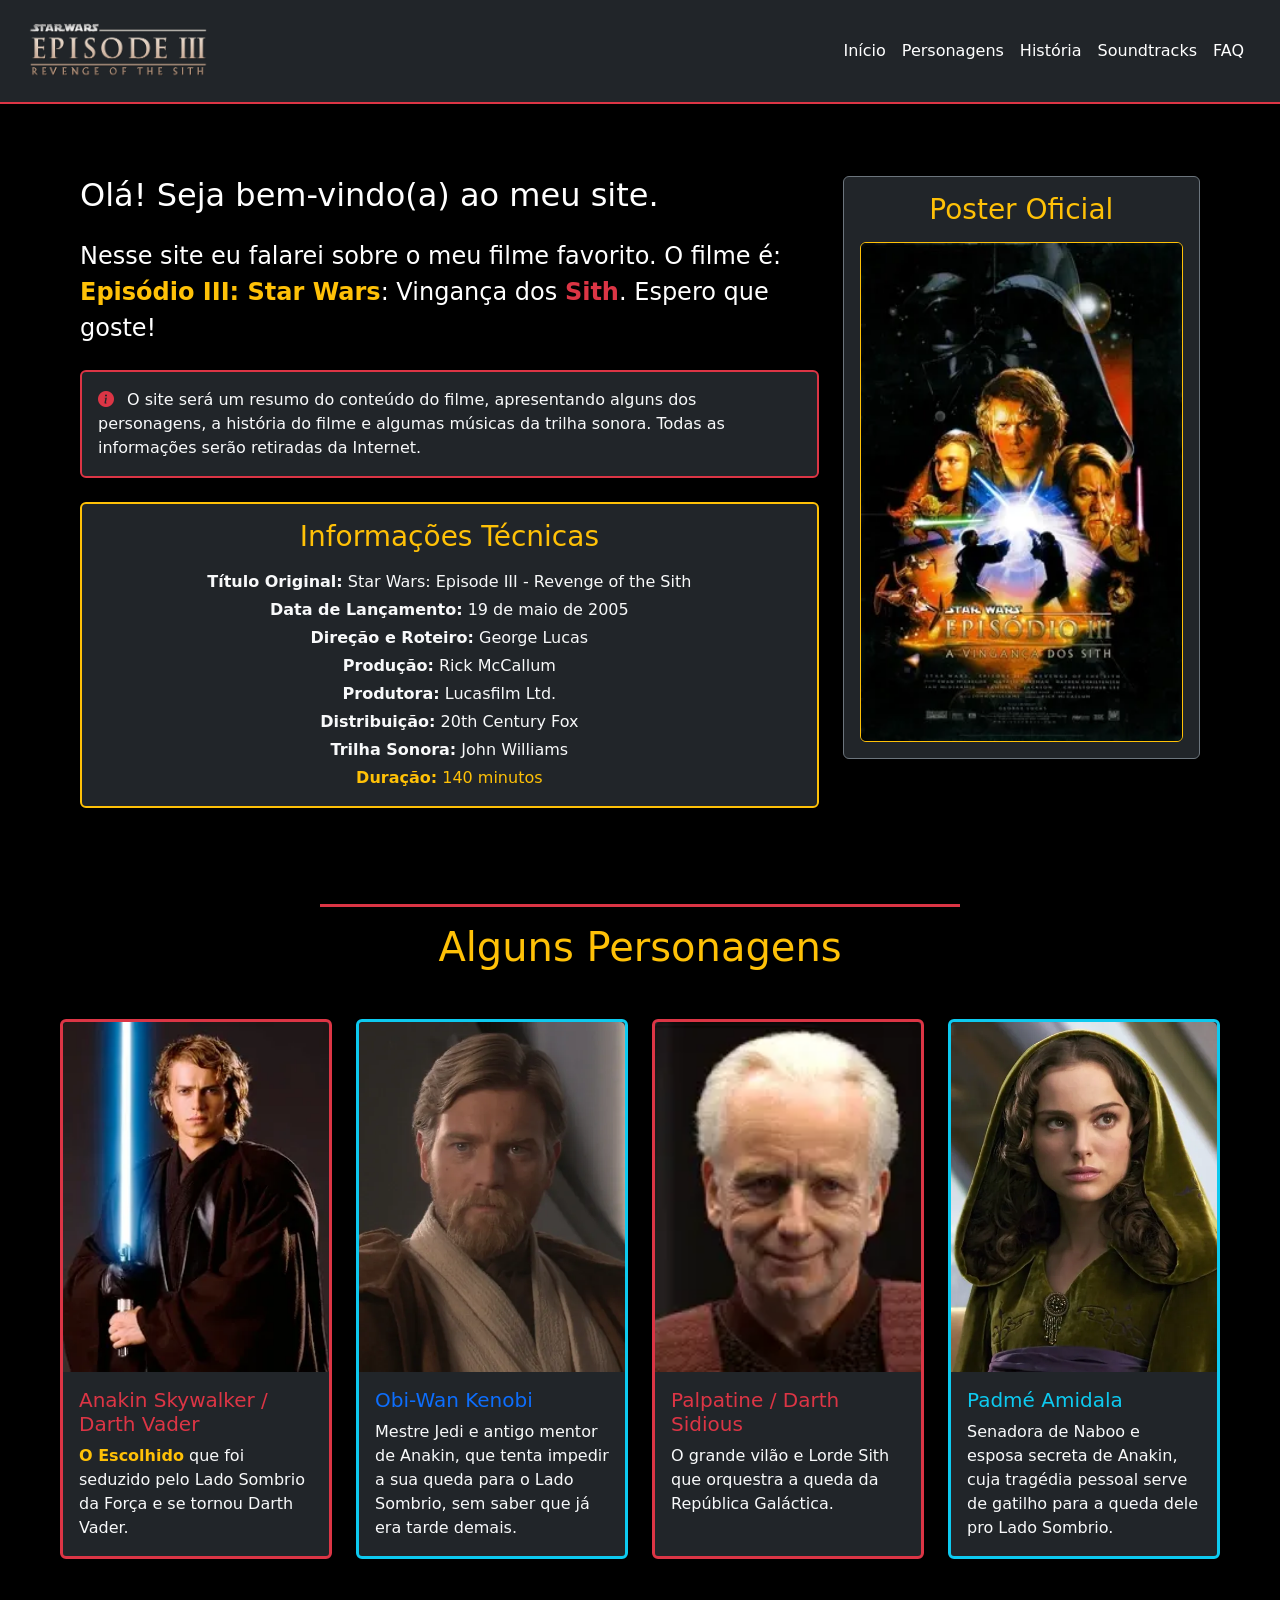
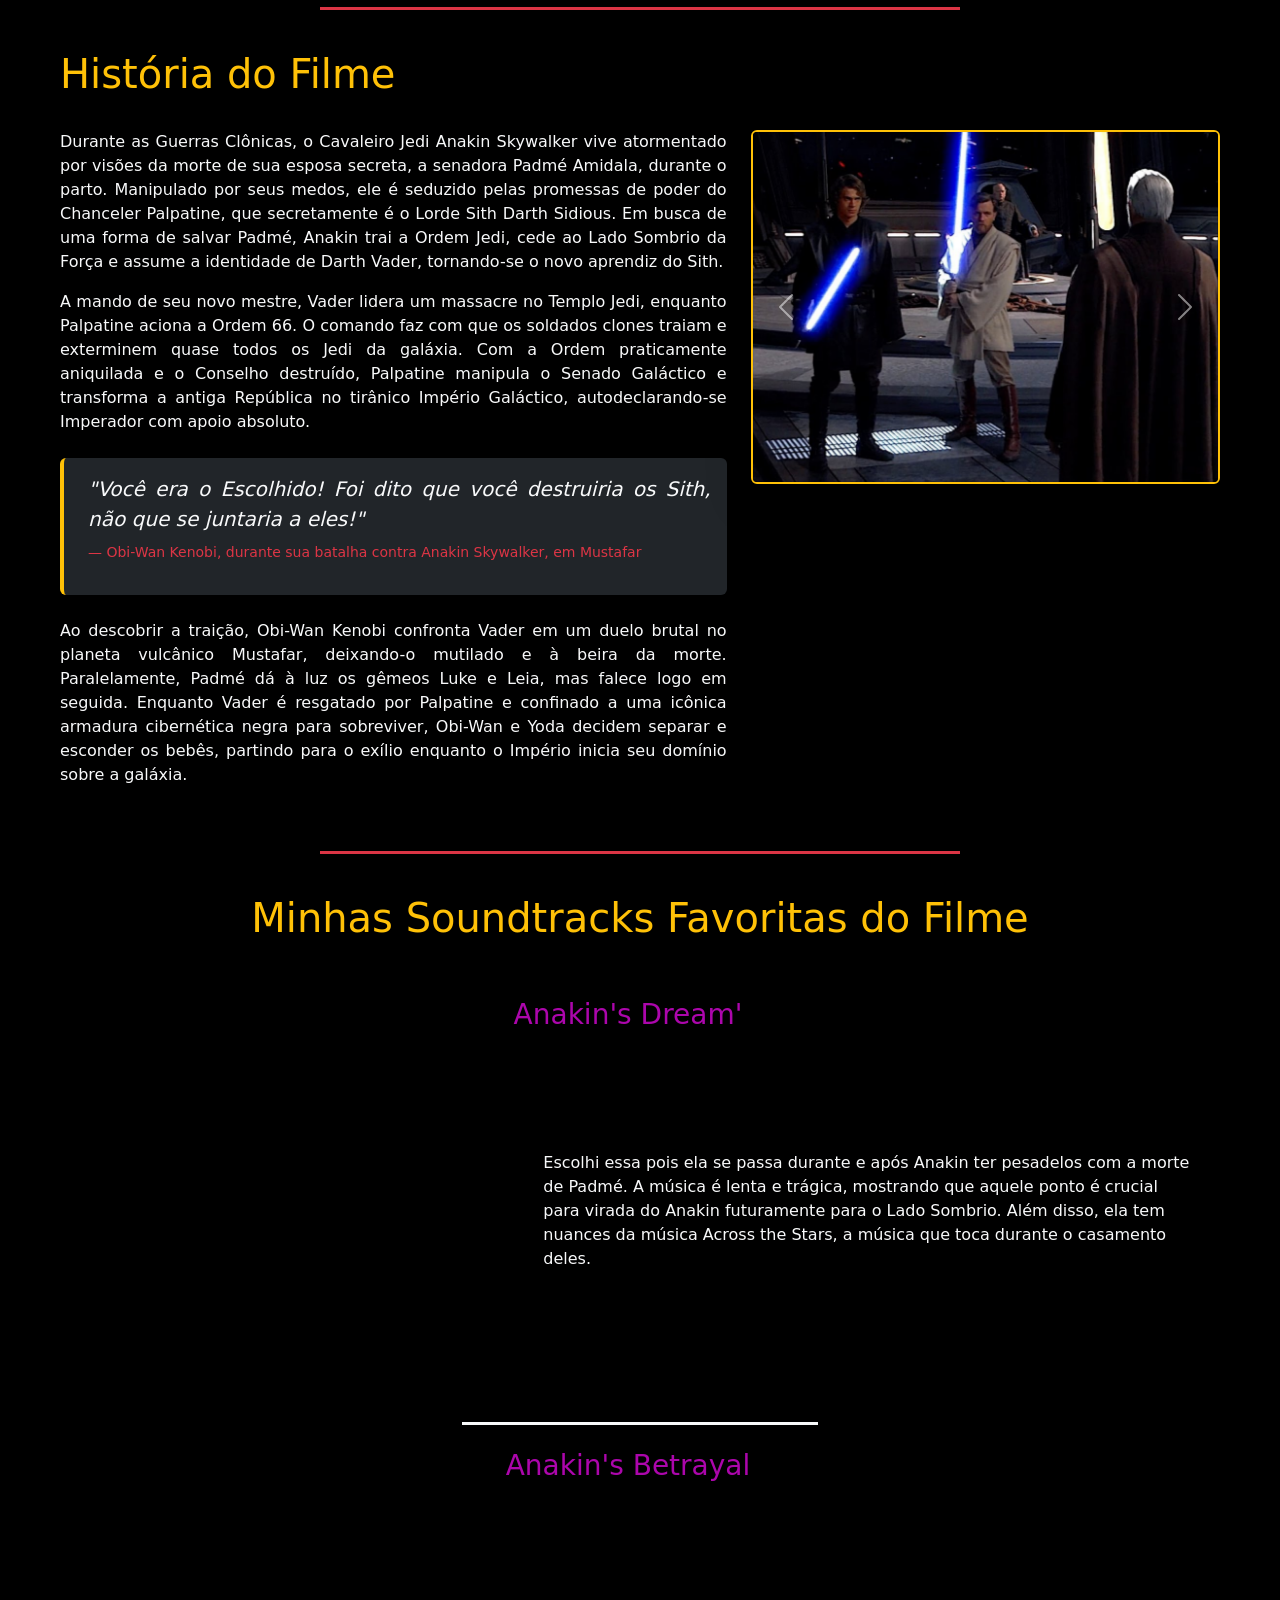
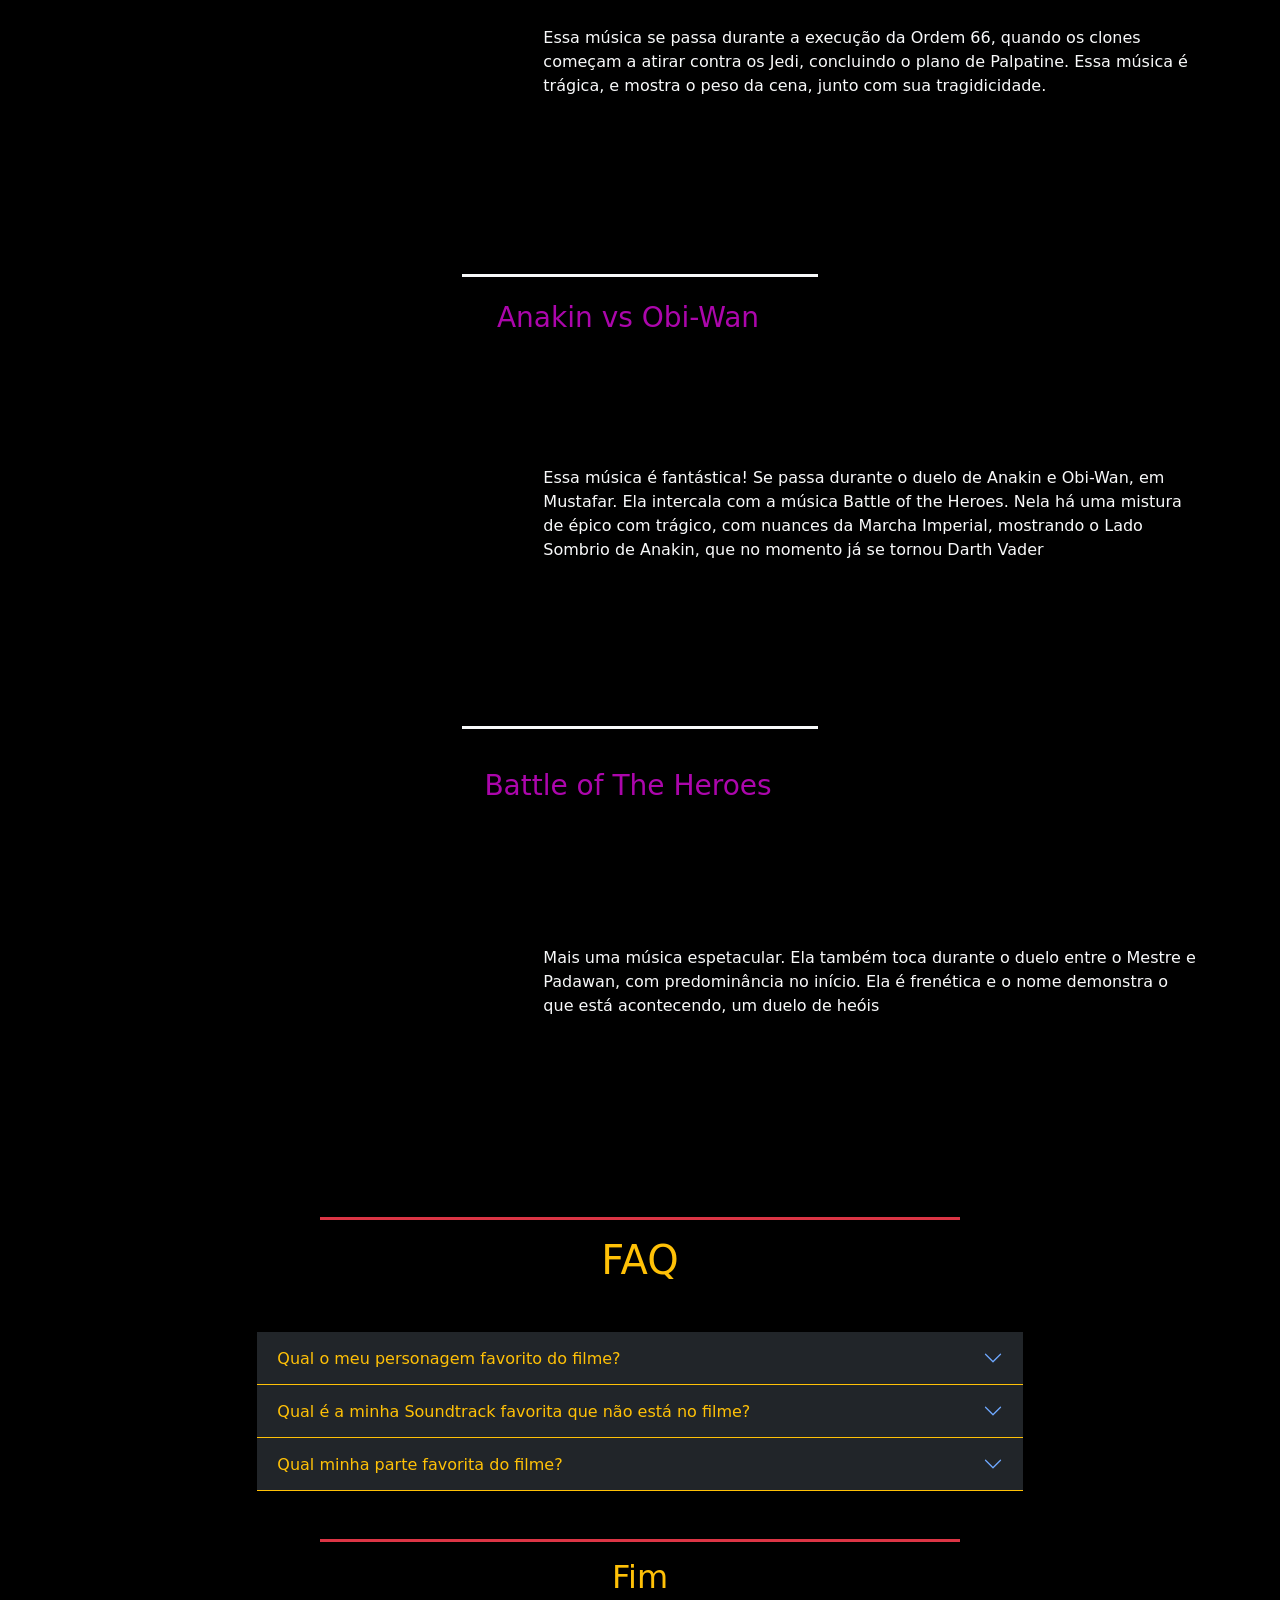
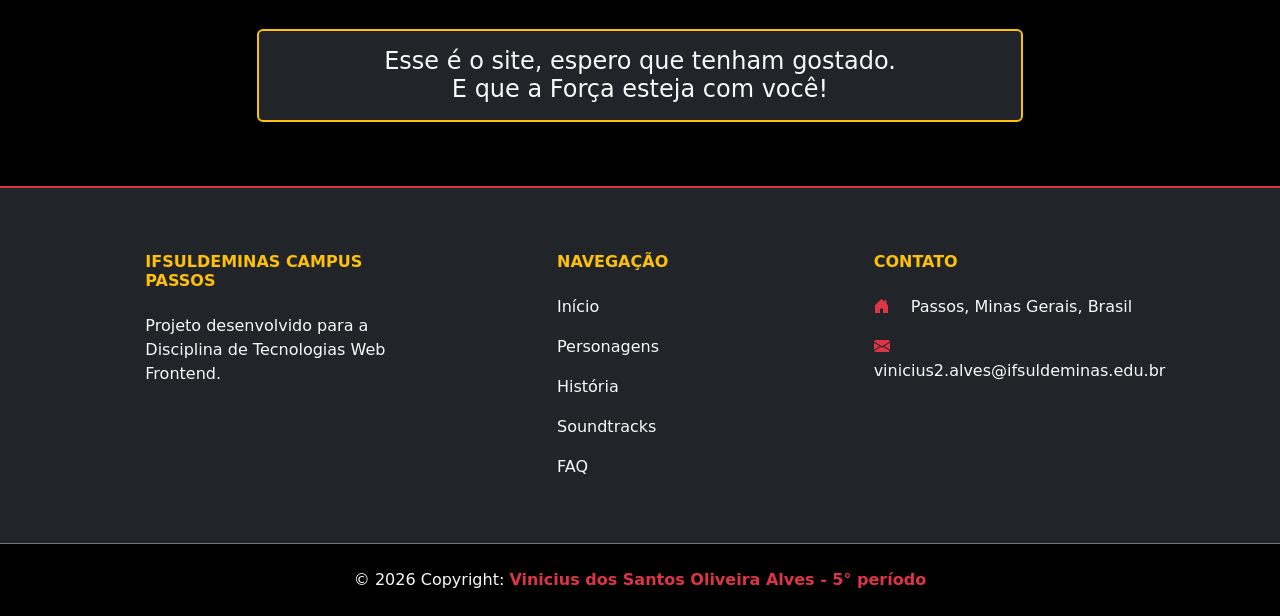
==== commit f92f5beb: "site finalizado (comentado o css para organização)" ====
--- a/index.html
+++ b/index.html
@@ -18,7 +18,6 @@
                 <nav class="navbar navbar-expand-md bg-dark border-bottom border-danger border-2 p-3">
                     <div class="container-fluid">
 
-                        <!-- Logo com link para o topo e classe hover -->
                         <a href="#inicio">
                             <img src="imagens/logo.png.webp" alt="Logo Star Wars" class="logo-hover" style="height: auto; width: 180px;">
                         </a>
@@ -54,7 +53,6 @@
     </header>
     
     <main>
-        <!-- SEÇÃO: INÍCIO (Corrigida a imagem do poster) -->
         <div class="container-fluid mt-4" id="inicio">
             <div class="row m-2 p-3 p-md-5">
                 <div class="col-12 col-md-6 col-lg-8 text-white mb-4">
@@ -91,7 +89,6 @@
                 <div class="col-12 col-md-6 col-lg-4">
                     <div class="bg-dark border border-secondary rounded text-center p-3 shadow-lg card-sith">
                         <h3 class="text-center text-warning mb-3">Poster Oficial</h3>
-                        <!-- Imagem ajustada com object-fit para não distorcer no mobile -->
                         <img src="imagens/poster.webp" alt="Poster do Filme Star Wars: Vingança dos Sith"
                             class="img-fluid rounded border border-warning" style="height: 500px; width: auto;">
                     </div>
@@ -101,9 +98,9 @@
 
         <hr class="border-danger opacity-100 mx-auto border-3 mt-2" style="width: 50%;">
 
-        <div class="container-fluid" id="personagens">
+        <div class="container-fluid" >
             <div class="row g-4 px-4 px-md-5">
-                <h1 class="col-12 text-center text-warning mb-4">Alguns Personagens</h1>
+                <h1 class="col-12 text-center text-warning mb-4" id="personagens">Alguns Personagens</h1>
 
                 <div class="col-12 col-md-6 col-lg-3">
                     <div class="card bg-dark text-light border-3 border-danger h-100 card-sith">
@@ -114,7 +111,7 @@
                         </div>
                         <div class="card-body d-flex flex-column">
                             <h5 class="card-title text-danger">Anakin Skywalker / Darth Vader</h5>
-                            <p class="card-text"><span class="text-warning">O Escolhido</span> que foi seduzido pelo Lado Sombrio da Força e se tornou Darth Vader.</p>
+                            <p class="card-text"><span class="text-warning fw-bold">O Escolhido</span> que foi seduzido pelo Lado Sombrio da Força e se tornou Darth Vader.</p>
                         </div>
                     </div>
                 </div>
@@ -124,7 +121,7 @@
                         <img src="imagens/obiwan.webp" class="card-img-top img-padrao" alt="Obi-Wan Kenobi">
                         <div class="card-body d-flex flex-column">
                             <h5 class="card-title text-primary">Obi-Wan Kenobi</h5>
-                            <p class="card-text">Mestre Jedi e antigo mentor de Anakin, que tenta impedir a ascensão do Império.</p>
+                            <p class="card-text">Mestre Jedi e antigo mentor de Anakin, que tenta impedir a sua queda para o Lado Sombrio, sem saber que já era tarde demais.</p>
                         </div>
                     </div>
                 </div>
@@ -141,7 +138,6 @@
                         </div>
                     </div>
                 </div>
-
                 <div class="col-12 col-md-6 col-lg-3">
                     <div class="card bg-dark text-light border-3 border-info h-100 card-sith">
                         <img src="imagens/padme.webp" class="card-img-top img-padrao" alt="Padmé Amidala">
@@ -156,11 +152,10 @@
 
         <hr class="border-danger opacity-100 mx-auto border-3 mt-5 mb-3" style="width: 50%;">
 
-        <!-- SEÇÃO: HISTÓRIA (Envolvida no container-fluid) -->
-        <div class="container-fluid" id="historia">
+        <div class="container-fluid">
             <div class="row g-4 mt-3 px-4 px-md-5">
                 <div class="col-12">
-                    <h1 class="text-warning">História do Filme</h1>
+                    <h1 class="text-warning" id="historia">História do Filme</h1>
                 </div>
 
                 <div class="col-12 col-lg-7 text-light" style="text-align: justify;">
@@ -240,11 +235,10 @@
 
         <hr class="border-danger opacity-100 mx-auto border-3 mt-5 mb-3" style="width: 50%;">
 
-        <!-- SEÇÃO: SOUNDTRACKS (Envolvida no container-fluid) -->
-        <div class="container-fluid" id="soundtracks">
+        <div class="container-fluid">
             <div class="row g-4 mt-3 px-4 px-md-5">
                 <div class="col-12">
-                    <h1 class="text-center text-warning mb-5">Minhas Soundtracks favoritas do Filme</h1>
+                    <h1 class="text-center text-warning mb-5" id="soundtracks">Minhas Soundtracks Favoritas do Filme</h1>
                 </div>
 
                 <div class="row align-items-center mt-2">
@@ -323,11 +317,10 @@
         
         <hr class="border-danger opacity-100 mx-auto border-3 mt-5 mb-3" style="width: 50%;">
 
-        <!-- SEÇÃO: FAQ (Envolvida no container-fluid) -->
-        <div class="container-fluid" id="faq">
+        <div class="container-fluid">
             <div class="row px-4 px-md-5 mb-5">
                 <div class="col-12">
-                    <h1 class="text-center text-warning mb-5">FAQ</h1>
+                    <h1 class="text-center text-warning mb-5" id="faq">FAQ</h1>
                 </div>
 
                 <div class="col-12 col-lg-8 mx-auto">
@@ -441,7 +434,7 @@
                             IFSULDEMINAS Campus Passos
                         </h6>
                         <p class="text-light">
-                            Projeto desenvolvido em HTML, Bootstrap e o mínimo de CSS para a Disciplina de
+                            Projeto desenvolvido para a Disciplina de
                             Tecnologias Web Frontend.
                         </p>
                     </div>
@@ -455,11 +448,16 @@
                         </p>
                         <p>
                             <a href="#personagens" class="text-light text-decoration-none nav-hover">Personagens</a>
+                        </p> 
+                        <p>
+                            <a href="#historia" class="text-light text-decoration-none nav-hover">História</a>
                         </p>
                         <p>
-                            <a href="#soundtracks" class="text-light text-decoration-none nav-hover">Trilha Sonora</a>
+                            <a href="#soundtracks" class="text-light text-decoration-none nav-hover">Soundtracks</a>
                         </p>
-                       
+                        <p>
+                            <a href="#faq" class="text-light text-decoration-none nav-hover">FAQ</a>
+                        </p>
                     </div>
 
                     <div class="col-md-4 col-lg-3 col-xl-3 mx-auto mb-md-0 mb-4">
--- a/estilos/style.css
+++ b/estilos/style.css
@@ -1,4 +1,10 @@
 
+[id] {
+    scroll-margin-top: 150px;
+}
+
+
+/* a parte que vira as imagens*/
 .img-padrao {
     height: 350px;
     width: 100%;
@@ -21,13 +27,14 @@
 .img-frente {
     position: relative;
     z-index: 2;
-    transition: opacity 1s ease-in-out;
+    transition: opacity 0.8s ease-in-out;
 }
 
 .img-swap-container:hover .img-frente {
     opacity: 0;
 }
 
+/*o brilho em volta das div em amarelo quando passa o hover*/
 .card-sith {
     transition: border-color 0.3s ease, box-shadow 0.3s ease; 
 }
@@ -37,6 +44,8 @@
     box-shadow: 0 0 20px rgba(255, 193, 7, 0.7); 
     
 }
+
+/*hove da logo do filme na navegacao*/
 .logo-hover {
     transition: transform 0.3s ease, filter 0.3s ease;
     cursor: pointer;
@@ -47,6 +56,7 @@
     filter: drop-shadow(0 0 10px rgba(220, 53, 69, 0.8)); 
 }
 
+/*hover da navegacao*/
 .nav-hover {
     transition: color 0.3s ease, transform 0.2s ease;
 }
